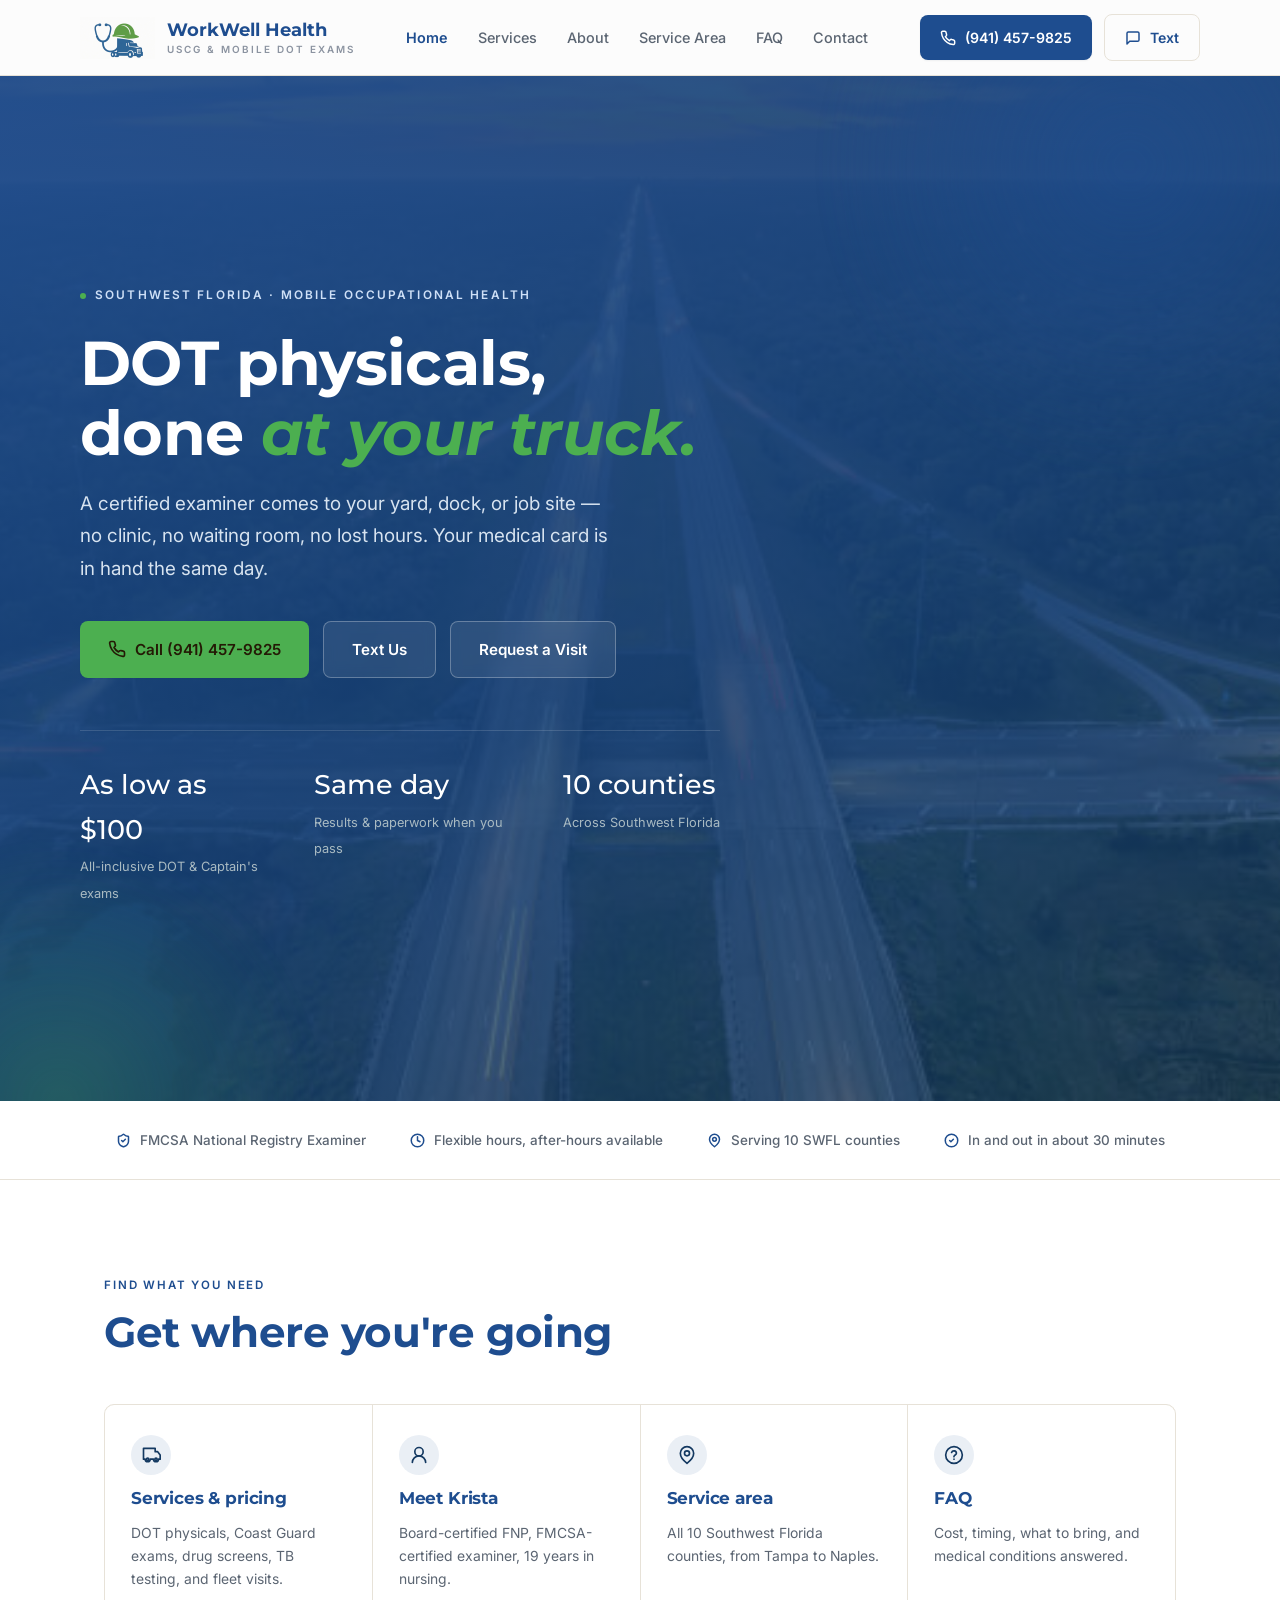
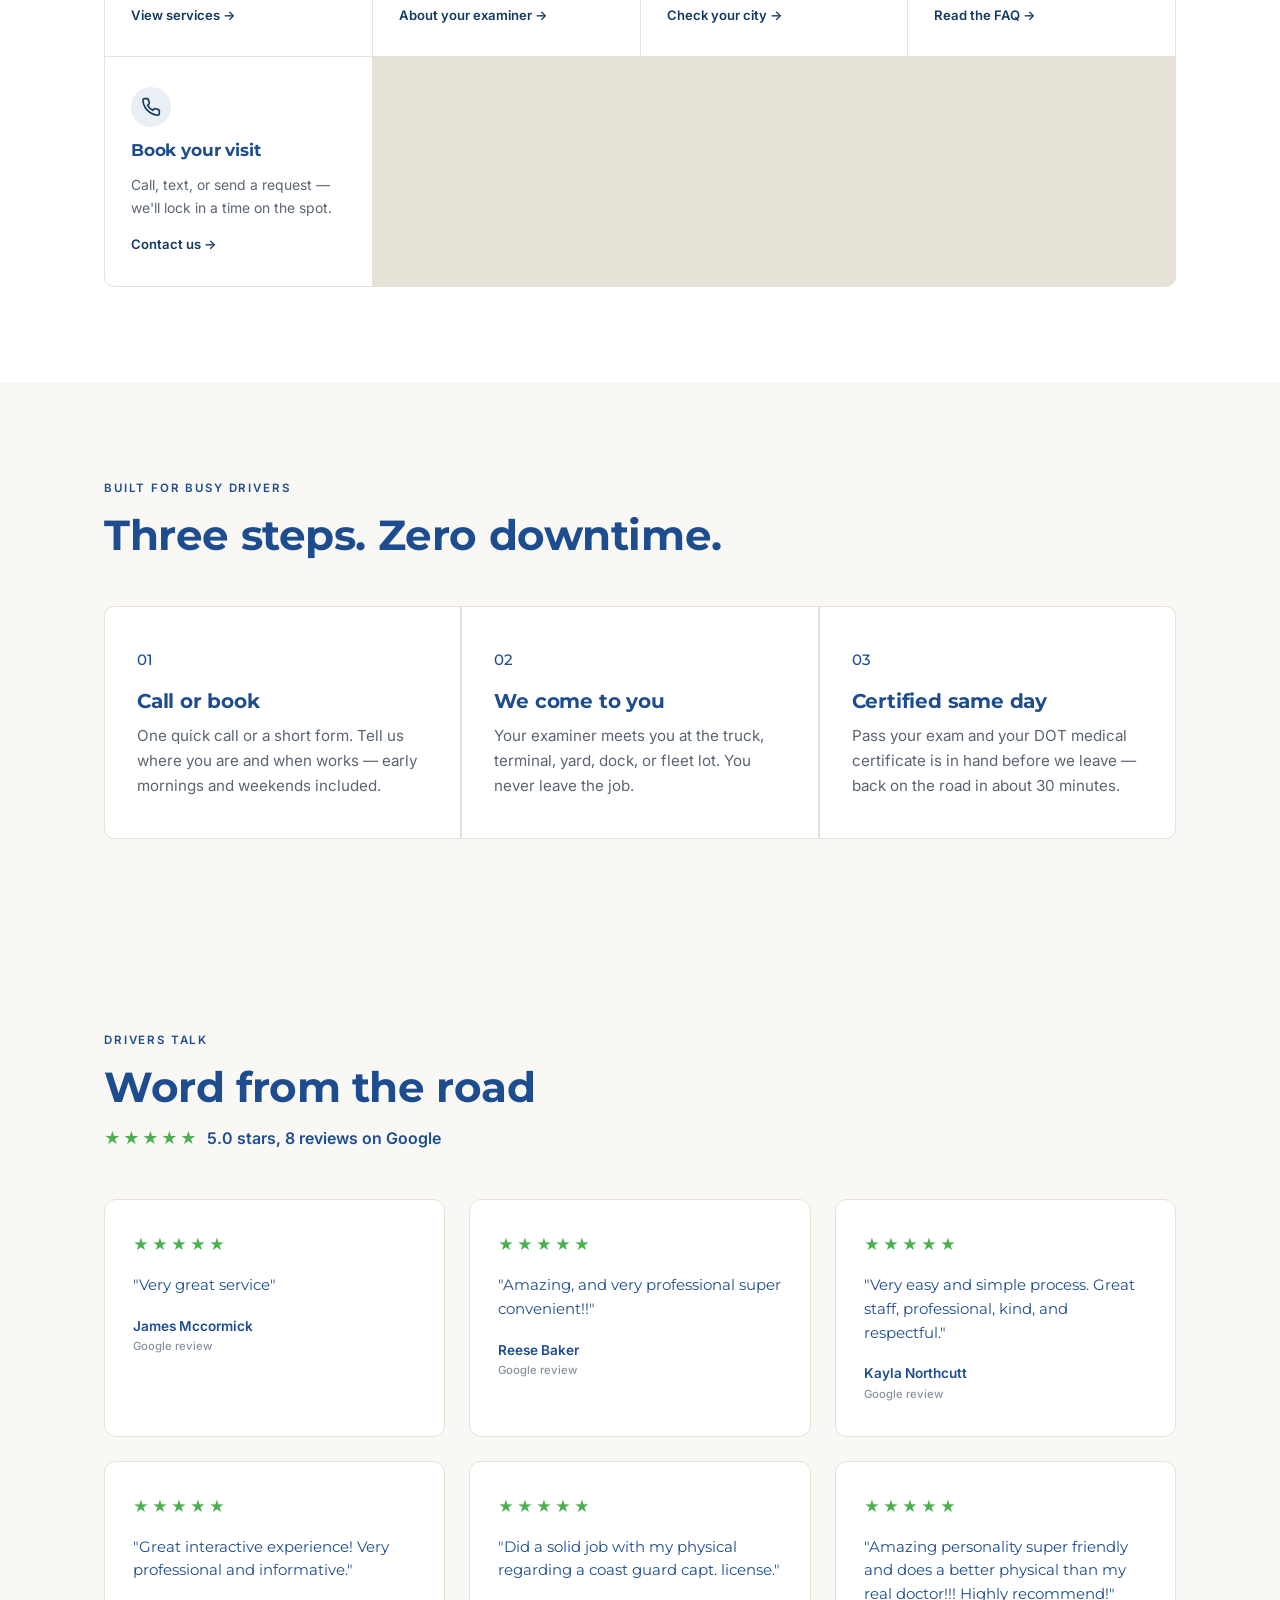
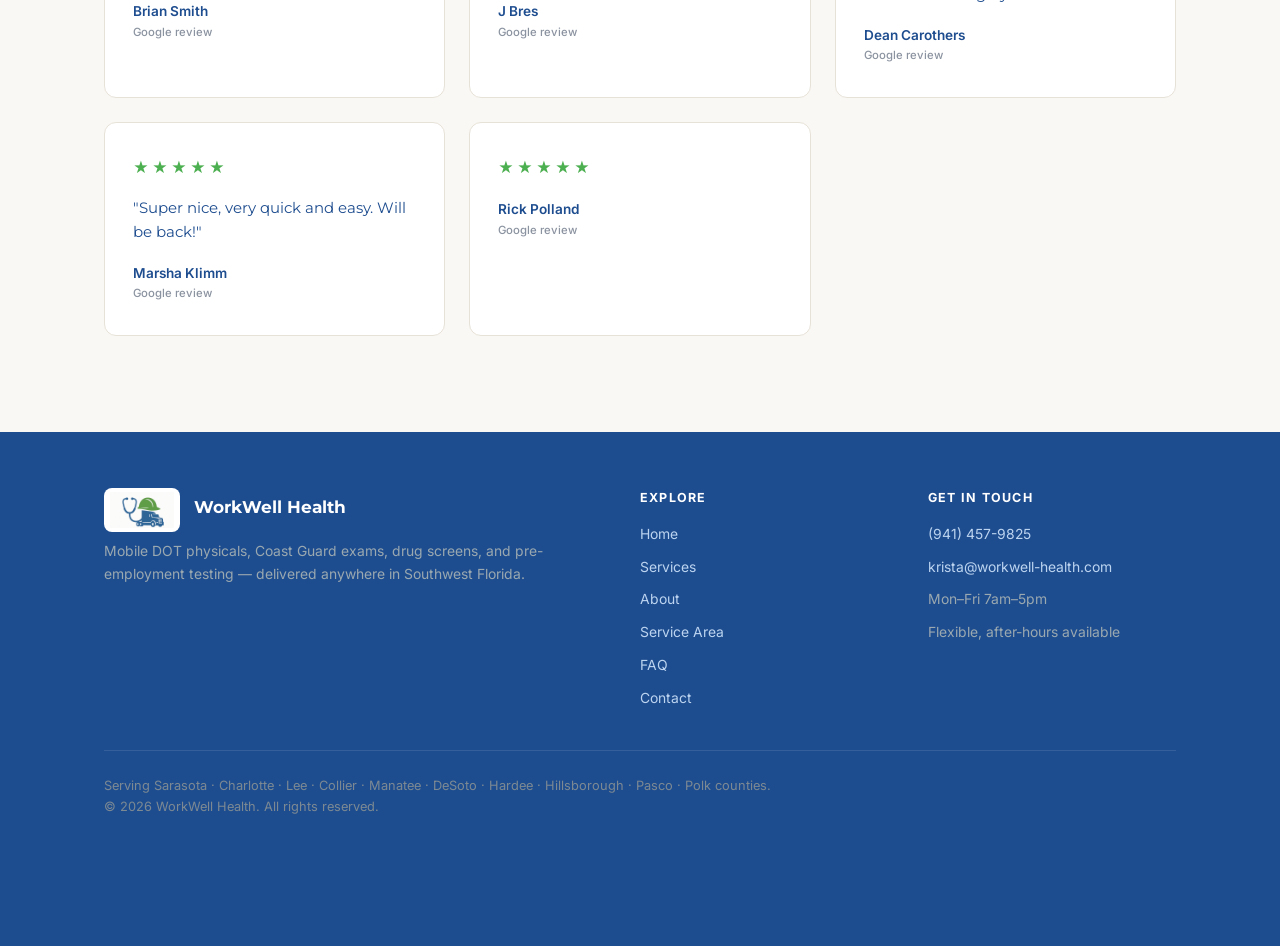
==== index.html @ 1ba23c6c "Swap in the real Google reviews, reorder tagline on homepage All 8 reviews from the Google Business " ====
<!DOCTYPE html>
<html lang="en">
<head>
  <meta charset="UTF-8" />
  <meta name="viewport" content="width=device-width, initial-scale=1.0" />

  <title>$100 Mobile DOT Physicals Southwest Florida | We Come to You | WorkWell Health</title>
  <meta name="description" content="Mobile DOT physicals that come to you — Sarasota, Port Charlotte, Fort Myers, Cape Coral, Naples & all of Southwest Florida. As low as $100, same-day DOT medical card, Coast Guard physicals, drug screens & TB testing. FMCSA National Registry certified examiner." />
  <link rel="canonical" href="https://workwell-health.com/" />
  <meta name="robots" content="index, follow" />

  <meta property="og:type" content="website" />
  <meta property="og:title" content="$100 Mobile DOT Physicals — We Come to You | Southwest Florida" />
  <meta property="og:description" content="Same-day DOT medical card at your truck, yard, or dock. Coast Guard physicals, drug screens & TB testing too. FMCSA certified examiner serving all of Southwest Florida." />
  <meta property="og:url" content="https://workwell-health.com/" />

  <link rel="preconnect" href="https://fonts.googleapis.com" />
  <link rel="preconnect" href="https://fonts.gstatic.com" crossorigin />
  <link href="https://fonts.googleapis.com/css2?family=Montserrat:wght@400;500;600;700;800&family=Inter:wght@400;500;600;700;800&display=swap" rel="stylesheet" />
  <link rel="stylesheet" href="styles.css" />
  <link rel="icon" href="assets/logo-icon.png" type="image/png" />

  <script type="application/ld+json">
  {
    "@context": "https://schema.org",
    "@type": "MedicalClinic",
    "name": "WorkWell Health — Mobile DOT Physicals",
    "description": "Mobile DOT physical exams, USCG Captain's license physicals, drug screens, and pre-employment physicals performed at your location across Southwest Florida.",
    "url": "https://workwell-health.com/",
    "telephone": "+1-941-457-9825",
    "email": "krista@workwell-health.com",
    "priceRange": "$100",
    "founder": {
      "@type": "Person",
      "name": "Krista Russell",
      "honorificSuffix": "MSN, APRN, FNP-C",
      "jobTitle": "FMCSA Nationally Certified Medical Examiner"
    },
    "areaServed": ["Port Charlotte FL","Fort Myers FL","Sarasota FL","Naples FL","Cape Coral FL","Arcadia FL","Bradenton FL","Punta Gorda FL","Venice FL","Englewood FL","Tampa FL","Bonita Springs FL","Estero FL","Lehigh Acres FL","North Port FL","Immokalee FL","Sarasota County FL","Charlotte County FL","Lee County FL","Collier County FL","DeSoto County FL","Manatee County FL","Hardee County FL","Hillsborough County FL","Pasco County FL","Polk County FL"],
    "openingHoursSpecification": [{
      "@type": "OpeningHoursSpecification",
      "dayOfWeek": ["Monday","Tuesday","Wednesday","Thursday","Friday"],
      "opens": "07:00",
      "closes": "17:00"
    }],
    "medicalSpecialty": "Occupational medicine",
    "makesOffer": [
      { "@type": "Offer", "name": "DOT Physical Exam (CDL Medical Card)", "price": "100", "priceCurrency": "USD" },
      { "@type": "Offer", "name": "USCG Captain's License Physical", "price": "100", "priceCurrency": "USD" },
      { "@type": "Offer", "name": "On-Site Drug Screens" },
      { "@type": "Offer", "name": "Non-DOT & Pre-Employment Physicals" },
      { "@type": "Offer", "name": "PPD / TB Testing" },
      { "@type": "Offer", "name": "Fleet & Group On-Site Physicals" }
    ]
  }
  </script>
</head>
<body>

  <!-- ================= HEADER ================= -->
  <header>
    <div class="wrap nav">
      <a class="brand" href="index.html" aria-label="WorkWell Health home">
        <span class="mark"><img src="assets/logo-icon.png" alt="WorkWell Health logo" /></span>
        <span class="brand-name">WorkWell Health<small>USCG &amp; Mobile DOT Exams</small></span>
      </a>
      <nav class="main-links" aria-label="Primary">
        <a href="index.html" aria-current="page">Home</a>
        <a href="services.html">Services</a>
        <a href="about.html">About</a>
        <a href="service-area.html">Service Area</a>
        <a href="faq.html">FAQ</a>
        <a href="contact.html">Contact</a>
      </nav>
      <div class="nav-actions">
        <a class="btn btn-primary" href="tel:+19414579825">
          <svg width="16" height="16" viewBox="0 0 24 24" fill="none" stroke="currentColor" stroke-width="2.2" stroke-linecap="round" stroke-linejoin="round"><path d="M22 16.9v3a2 2 0 0 1-2.2 2 19.8 19.8 0 0 1-8.6-3 19.5 19.5 0 0 1-6-6 19.8 19.8 0 0 1-3-8.7A2 2 0 0 1 4.1 2h3a2 2 0 0 1 2 1.7c.1 1 .4 2 .7 2.8a2 2 0 0 1-.4 2.1L8 10a16 16 0 0 0 6 6l1.4-1.4a2 2 0 0 1 2.1-.4c.9.3 1.9.6 2.8.7a2 2 0 0 1 1.7 2Z"/></svg>
          (941) 457-9825
        </a>
        <a class="btn btn-outline" href="sms:+19414579825" aria-label="Text WorkWell Health">
          <svg width="16" height="16" viewBox="0 0 24 24" fill="none" stroke="currentColor" stroke-width="2.2" stroke-linecap="round" stroke-linejoin="round"><path d="M21 15a2 2 0 0 1-2 2H7l-4 4V5a2 2 0 0 1 2-2h14a2 2 0 0 1 2 2z"/></svg>
          Text
        </a>
        <button class="menu-btn" id="menuBtn" aria-label="Open menu" aria-expanded="false" aria-controls="mobilePanel"><svg width="18" height="18" viewBox="0 0 24 24" fill="none" stroke="currentColor" stroke-width="2.2" stroke-linecap="round"><path d="M4 6h16M4 12h16M4 18h16"/></svg></button>
      </div>
    </div>
  </header>

  <div class="mobile-panel" id="mobilePanel" hidden>
    <a href="index.html">Home</a>
    <a href="services.html">Services</a>
    <a href="about.html">About</a>
    <a href="service-area.html">Service Area</a>
    <a href="faq.html">FAQ</a>
    <a href="contact.html">Contact</a>
    <a class="btn btn-cta" href="tel:+19414579825">Call (941) 457-9825</a>
    <a class="btn btn-outline" href="sms:+19414579825">Text (941) 457-9825</a>
  </div>

  <!-- ================= HERO ================= -->
  <section class="hero" id="top">
    <div class="hero-glow" aria-hidden="true"></div>
    <div class="hero-glow g2" aria-hidden="true"></div>
    <div class="wrap hero-inner">
      <div class="hero-content">
        <span class="eyebrow"><span class="dot"></span> Southwest Florida · Mobile Occupational Health</span>
        <h1>DOT physicals, done <em>at your truck.</em></h1>
        <p class="sub">A certified examiner comes to your yard, dock, or job site — no clinic, no waiting room, no lost hours. Your medical card is in hand the same day.</p>
        <div class="cta-row">
          <a class="btn btn-cta" href="tel:+19414579825">
            <svg width="18" height="18" viewBox="0 0 24 24" fill="none" stroke="currentColor" stroke-width="2.2" stroke-linecap="round" stroke-linejoin="round"><path d="M22 16.9v3a2 2 0 0 1-2.2 2 19.8 19.8 0 0 1-8.6-3 19.5 19.5 0 0 1-6-6 19.8 19.8 0 0 1-3-8.7A2 2 0 0 1 4.1 2h3a2 2 0 0 1 2 1.7c.1 1 .4 2 .7 2.8a2 2 0 0 1-.4 2.1L8 10a16 16 0 0 0 6 6l1.4-1.4a2 2 0 0 1 2.1-.4c.9.3 1.9.6 2.8.7a2 2 0 0 1 1.7 2Z"/></svg>
            Call (941) 457-9825
          </a>
          <a class="btn btn-on-dark" href="sms:+19414579825">Text Us</a>
          <a class="btn btn-on-dark" href="contact.html">Request a Visit</a>
        </div>
        <div class="facts">
          <div class="fact"><strong>As low as $100</strong><span>All-inclusive DOT &amp; Captain's exams</span></div>
          <div class="fact"><strong>Same day</strong><span>Results &amp; paperwork when you pass</span></div>
          <div class="fact"><strong>10 counties</strong><span>Across Southwest Florida</span></div>
        </div>
      </div>
    </div>
  </section>

  <!-- ================= TRUST BAND ================= -->
  <div class="band">
    <div class="wrap">
      <span><svg width="15" height="15" viewBox="0 0 24 24" fill="none" stroke="currentColor" stroke-width="2.4" stroke-linecap="round" stroke-linejoin="round"><path d="M20 13c0 5-3.5 7.5-7.7 9a.6.6 0 0 1-.6 0C7.5 20.5 4 18 4 13V6a1 1 0 0 1 1-1c2 0 4.5-1.2 6.2-2.7a1.2 1.2 0 0 1 1.6 0C14.5 3.8 17 5 19 5a1 1 0 0 1 1 1Z"/><path d="m9 12 2 2 4-4"/></svg> FMCSA National Registry Examiner</span>
      <span><svg width="15" height="15" viewBox="0 0 24 24" fill="none" stroke="currentColor" stroke-width="2.4" stroke-linecap="round" stroke-linejoin="round"><circle cx="12" cy="12" r="10"/><polyline points="12 6 12 12 16 14"/></svg> Flexible hours, after-hours available</span>
      <span><svg width="15" height="15" viewBox="0 0 24 24" fill="none" stroke="currentColor" stroke-width="2.4" stroke-linecap="round" stroke-linejoin="round"><path d="M20 10c0 6-8 12-8 12S4 16 4 10a8 8 0 0 1 16 0Z"/><circle cx="12" cy="10" r="3"/></svg> Serving 10 SWFL counties</span>
      <span><svg width="15" height="15" viewBox="0 0 24 24" fill="none" stroke="currentColor" stroke-width="2.4" stroke-linecap="round" stroke-linejoin="round"><circle cx="12" cy="12" r="10"/><path d="m9 12 2 2 4-4"/></svg> In and out in about 30 minutes</span>
    </div>
  </div>

  <!-- ================= QUICK LINKS ================= -->
  <section class="quicklinks" id="quicklinks">
    <div class="wrap">
      <div class="section-head">
        <p class="kicker reveal">Find what you need</p>
        <h2 class="reveal">Get where you're going</h2>
      </div>
      <div class="ql-grid">
        <a class="ql-card reveal" href="services.html">
          <span class="ico"><svg width="20" height="20" viewBox="0 0 24 24" fill="none" stroke="currentColor" stroke-width="2" stroke-linecap="round" stroke-linejoin="round"><path d="M20 8h-3V4H3v13h2a3 3 0 0 0 6 0h4a3 3 0 0 0 6 0h2v-5l-3-4Z"/><circle cx="8" cy="17" r="1.4"/><circle cx="18" cy="17" r="1.4"/></svg></span>
          <h3>Services &amp; pricing</h3>
          <p>DOT physicals, Coast Guard exams, drug screens, TB testing, and fleet visits.</p>
          <span class="go">View services →</span>
        </a>
        <a class="ql-card reveal" href="about.html">
          <span class="ico"><svg width="20" height="20" viewBox="0 0 24 24" fill="none" stroke="currentColor" stroke-width="2" stroke-linecap="round" stroke-linejoin="round"><path d="M20 21a8 8 0 1 0-16 0"/><circle cx="12" cy="8" r="5"/></svg></span>
          <h3>Meet Krista</h3>
          <p>Board-certified FNP, FMCSA-certified examiner, 19 years in nursing.</p>
          <span class="go">About your examiner →</span>
        </a>
        <a class="ql-card reveal" href="service-area.html">
          <span class="ico"><svg width="20" height="20" viewBox="0 0 24 24" fill="none" stroke="currentColor" stroke-width="2" stroke-linecap="round" stroke-linejoin="round"><path d="M20 10c0 6-8 12-8 12S4 16 4 10a8 8 0 0 1 16 0Z"/><circle cx="12" cy="10" r="3"/></svg></span>
          <h3>Service area</h3>
          <p>All 10 Southwest Florida counties, from Tampa to Naples.</p>
          <span class="go">Check your city →</span>
        </a>
        <a class="ql-card reveal" href="faq.html">
          <span class="ico"><svg width="20" height="20" viewBox="0 0 24 24" fill="none" stroke="currentColor" stroke-width="2" stroke-linecap="round" stroke-linejoin="round"><circle cx="12" cy="12" r="10"/><path d="M9.1 9a3 3 0 0 1 5.8 1c0 2-3 2-3 4"/><path d="M12 17h.01"/></svg></span>
          <h3>FAQ</h3>
          <p>Cost, timing, what to bring, and medical conditions answered.</p>
          <span class="go">Read the FAQ →</span>
        </a>
        <a class="ql-card reveal" href="contact.html">
          <span class="ico"><svg width="20" height="20" viewBox="0 0 24 24" fill="none" stroke="currentColor" stroke-width="2" stroke-linecap="round" stroke-linejoin="round"><path d="M22 16.9v3a2 2 0 0 1-2.2 2 19.8 19.8 0 0 1-8.6-3 19.5 19.5 0 0 1-6-6 19.8 19.8 0 0 1-3-8.7A2 2 0 0 1 4.1 2h3a2 2 0 0 1 2 1.7c.1 1 .4 2 .7 2.8a2 2 0 0 1-.4 2.1L8 10a16 16 0 0 0 6 6l1.4-1.4a2 2 0 0 1 2.1-.4c.9.3 1.9.6 2.8.7a2 2 0 0 1 1.7 2Z"/></svg></span>
          <h3>Book your visit</h3>
          <p>Call, text, or send a request — we'll lock in a time on the spot.</p>
          <span class="go">Contact us →</span>
        </a>
      </div>
    </div>
  </section>

  <!-- ================= HOW IT WORKS ================= -->
  <section id="how">
    <div class="wrap">
      <div class="section-head">
        <p class="kicker reveal">Built for busy drivers</p>
        <h2 class="reveal">Three steps. Zero downtime.</h2>
      </div>
      <div class="steps-grid">
        <div class="step reveal"><div class="num">01</div>
          <h3>Call or book</h3>
          <p>One quick call or a short form. Tell us where you are and when works — early mornings and weekends included.</p>
        </div>
        <div class="step reveal"><div class="num">02</div>
          <h3>We come to you</h3>
          <p>Your examiner meets you at the truck, terminal, yard, dock, or fleet lot. You never leave the job.</p>
        </div>
        <div class="step reveal"><div class="num">03</div>
          <h3>Certified same day</h3>
          <p>Pass your exam and your DOT medical certificate is in hand before we leave — back on the road in about 30 minutes.</p>
        </div>
      </div>
    </div>
  </section>

  <!-- ================= REVIEWS ================= -->
  <section id="reviews">
    <div class="wrap">
      <div class="section-head">
        <p class="kicker reveal">Drivers talk</p>
        <h2 class="reveal">Word from the road</h2>
        <p class="reveal" style="margin-top:14px;font-weight:600;color:var(--ink);display:flex;align-items:center;gap:8px">
          <span style="color:var(--gold);letter-spacing:2px">★★★★★</span> 5.0 stars, 8 reviews on Google
        </p>
      </div>
      <div class="reviews-grid">
        <div class="review reveal"><div class="stars">★★★★★</div>
          <p>"Very great service"</p>
          <div class="who">James Mccormick <small>Google review</small></div>
        </div>
        <div class="review reveal"><div class="stars">★★★★★</div>
          <p>"Amazing, and very professional super convenient!!"</p>
          <div class="who">Reese Baker <small>Google review</small></div>
        </div>
        <div class="review reveal"><div class="stars">★★★★★</div>
          <p>"Very easy and simple process. Great staff, professional, kind, and respectful."</p>
          <div class="who">Kayla Northcutt <small>Google review</small></div>
        </div>
        <div class="review reveal"><div class="stars">★★★★★</div>
          <p>"Great interactive experience! Very professional and informative."</p>
          <div class="who">Brian Smith <small>Google review</small></div>
        </div>
        <div class="review reveal"><div class="stars">★★★★★</div>
          <p>"Did a solid job with my physical regarding a coast guard capt. license."</p>
          <div class="who">J Bres <small>Google review</small></div>
        </div>
        <div class="review reveal"><div class="stars">★★★★★</div>
          <p>"Amazing personality super friendly and does a better physical than my real doctor!!! Highly recommend!"</p>
          <div class="who">Dean Carothers <small>Google review</small></div>
        </div>
        <div class="review reveal"><div class="stars">★★★★★</div>
          <p>"Super nice, very quick and easy. Will be back!"</p>
          <div class="who">Marsha Klimm <small>Google review</small></div>
        </div>
        <div class="review reveal"><div class="stars">★★★★★</div>
          <div class="who">Rick Polland <small>Google review</small></div>
        </div>
      </div>
    </div>
  </section>

  <!-- ================= FOOTER ================= -->
  <footer>
    <div class="wrap">
      <div class="f-grid">
        <div>
          <div class="f-brand">
            <span class="mark"><img src="assets/logo-icon.png" alt="WorkWell Health logo" /></span>
            <strong>WorkWell Health</strong>
          </div>
          <p>Mobile DOT physicals, Coast Guard exams, drug screens, and pre-employment testing — delivered anywhere in Southwest Florida.</p>
        </div>
        <div>
          <h4>Explore</h4>
          <ul>
            <li><a href="index.html">Home</a></li>
            <li><a href="services.html">Services</a></li>
            <li><a href="about.html">About</a></li>
            <li><a href="service-area.html">Service Area</a></li>
            <li><a href="faq.html">FAQ</a></li>
            <li><a href="contact.html">Contact</a></li>
          </ul>
        </div>
        <div>
          <h4>Get in touch</h4>
          <ul>
            <li><a href="tel:+19414579825">(941) 457-9825</a></li>
            <li><a href="mailto:krista@workwell-health.com">krista@workwell-health.com</a></li>
            <li>Mon–Fri 7am–5pm</li>
            <li>Flexible, after-hours available</li>
          </ul>
        </div>
      </div>
      <div class="legal">
        Serving Sarasota · Charlotte · Lee · Collier · Manatee · DeSoto · Hardee · Hillsborough · Pasco · Polk counties.<br />
        © 2026 WorkWell Health. All rights reserved.
      </div>
    </div>
  </footer>

  <!-- ================= MOBILE STICKY CALL BAR ================= -->
  <div class="callbar" role="navigation" aria-label="Quick actions">
    <a class="btn btn-cta" href="tel:+19414579825">
      <svg width="16" height="16" viewBox="0 0 24 24" fill="none" stroke="currentColor" stroke-width="2.2" stroke-linecap="round" stroke-linejoin="round"><path d="M22 16.9v3a2 2 0 0 1-2.2 2 19.8 19.8 0 0 1-8.6-3 19.5 19.5 0 0 1-6-6 19.8 19.8 0 0 1-3-8.7A2 2 0 0 1 4.1 2h3a2 2 0 0 1 2 1.7c.1 1 .4 2 .7 2.8a2 2 0 0 1-.4 2.1L8 10a16 16 0 0 0 6 6l1.4-1.4a2 2 0 0 1 2.1-.4c.9.3 1.9.6 2.8.7a2 2 0 0 1 1.7 2Z"/></svg>
      Call Now
    </a>
    <a class="btn btn-outline" href="sms:+19414579825" style="background:#fff">Text</a>
    <a class="btn btn-outline" href="contact.html" style="background:#fff">Book Visit</a>
  </div>

  <script>
    const io = new IntersectionObserver((entries) => {
      for (const e of entries) if (e.isIntersecting) { e.target.classList.add("in"); io.unobserve(e.target); }
    }, { threshold: 0.12 });
    document.querySelectorAll(".reveal").forEach((el) => io.observe(el));
    const menuBtn = document.getElementById("menuBtn");
    const mobilePanel = document.getElementById("mobilePanel");
    if (menuBtn && mobilePanel) {
      menuBtn.addEventListener("click", () => {
        const isOpen = !mobilePanel.hidden;
        mobilePanel.hidden = isOpen;
        menuBtn.setAttribute("aria-expanded", String(!isOpen));
      });
      mobilePanel.querySelectorAll("a").forEach((a) => a.addEventListener("click", () => {
        mobilePanel.hidden = true;
        menuBtn.setAttribute("aria-expanded", "false");
      }));
    }
  </script>
</body>
</html>
---- styles.css ----
:root {
  /* WorkWell Health brand palette: primary blue + primary green from the official logo package */
  --ink: #1e4d8f;
  --ink-2: #163a68;
  --teal: #1e4d8f;
  --teal-deep: #143961;
  --gold: #4caf50;
  --paper: #faf8f4;
  --card: #ffffff;
  --line: #e7e2d8;
  --muted: #5b6572;
  --muted-2: #8b93a0;
  --radius: 10px;
  --shadow-sm: 0 1px 2px rgba(16, 32, 47, .06);
  --shadow-md: 0 8px 28px -12px rgba(16, 32, 47, .18);
  --shadow-lg: 0 24px 60px -24px rgba(16, 32, 47, .28);
  --serif: "Montserrat", Arial, sans-serif;
  --sans: "Inter", system-ui, sans-serif;
}
* { margin: 0; padding: 0; box-sizing: border-box; }
html { scroll-behavior: smooth; }
body { font-family: var(--sans); color: var(--ink); background: var(--paper); line-height: 1.65; -webkit-font-smoothing: antialiased; font-size: 16px; }
img, svg { max-width: 100%; }
.wrap { max-width: 1120px; margin: 0 auto; padding: 0 24px; }

h1, h2, h3 { font-family: var(--serif); font-weight: 700; line-height: 1.12; letter-spacing: -.01em; color: var(--ink); }
h2 { font-size: clamp(1.9rem, 3.6vw, 2.6rem); }
h3 { font-size: 1.25rem; font-weight: 700; }
em { font-style: italic; color: var(--gold); }
.kicker { font-weight: 600; text-transform: uppercase; letter-spacing: .16em; font-size: .72rem; color: var(--teal); margin-bottom: 14px; }
.lede { color: var(--muted); font-size: 1.05rem; max-width: 42rem; }
section { padding: 96px 0; position: relative; }
.section-head { max-width: 42rem; margin-bottom: 48px; }
.page-header { background: var(--ink); color: #fff; padding: 64px 0 56px; }
.page-header .kicker { color: #9be29a; }
.page-header h1 { color: #fff; font-size: clamp(2.1rem, 4.6vw, 3rem); }
.page-header .lede { color: #d7e3f0; margin-top: 14px; }
.breadcrumb { font-size: .82rem; color: #93a2ab; margin-bottom: 18px; }
.breadcrumb a { color: #93a2ab; text-decoration: none; }
.breadcrumb a:hover { color: #fff; }

/* ============ BUTTONS ============ */
.btn { display: inline-flex; align-items: center; justify-content: center; gap: 9px;
  font-family: var(--sans); font-weight: 600; font-size: .95rem;
  padding: 15px 28px; border-radius: 8px; text-decoration: none; min-height: 54px;
  transition: transform .18s ease, box-shadow .18s ease, background-color .18s ease, border-color .18s ease, color .18s ease; }
.btn:active { transform: scale(.98); }
.btn-primary { background: var(--ink); color: #fff; box-shadow: var(--shadow-sm); }
.btn-primary:hover { background: var(--teal-deep); box-shadow: var(--shadow-md); transform: translateY(-1px); }
.btn-outline { background: transparent; color: var(--ink); border: 1.5px solid var(--line); }
.btn-outline:hover { border-color: var(--ink); }
.btn-on-dark { background: rgba(255,255,255,.08); color: #fff; border: 1.5px solid rgba(255,255,255,.28); backdrop-filter: blur(6px); }
.btn-on-dark:hover { background: rgba(255,255,255,.16); border-color: rgba(255,255,255,.5); }
.btn-cta { background: var(--gold); color: #241a05; box-shadow: var(--shadow-sm); }
.btn-cta:hover { background: #3d8b40; transform: translateY(-1px); box-shadow: var(--shadow-md); }
.btn svg { flex: none; }
.btn-sm { padding: 10px 18px; min-height: 40px; font-size: .85rem; }

/* ============ HEADER / NAV ============ */
header { position: sticky; top: 0; z-index: 50; background: #fcfcfc; border-bottom: 1px solid var(--line); }
.nav { display: flex; align-items: center; justify-content: space-between; gap: 16px; padding: 14px 0; }
.brand { display: flex; align-items: center; gap: 12px; text-decoration: none; }
.brand .mark { height: 42px; width: auto; display: flex; align-items: center; flex: none; }
.brand .mark img { height: 100%; width: auto; object-fit: contain; display: block; }
.brand-name { font-family: var(--serif); font-size: 1.15rem; font-weight: 700; color: var(--ink); line-height: 1.1; }
.brand-name small { display: block; font-family: var(--sans); font-weight: 600; font-size: .62rem; letter-spacing: .2em; color: var(--muted-2); text-transform: uppercase; margin-top: 4px; }

.main-links { display: flex; align-items: center; gap: 30px; }
.main-links a { font-size: .9rem; font-weight: 500; color: var(--muted); text-decoration: none; transition: color .15s ease; }
.main-links a:hover, .main-links a[aria-current="page"] { color: var(--ink); }
.main-links a[aria-current="page"] { font-weight: 600; }
.nav-actions { display: flex; align-items: center; gap: 12px; }
.nav .btn { font-size: .88rem; padding: 11px 20px; min-height: 44px; }

.menu-btn { display: none; width: 40px; height: 40px; border-radius: 8px; border: 1.5px solid var(--line); background: transparent; cursor: pointer; align-items: center; justify-content: center; color: var(--ink); }
.menu-btn[aria-expanded="true"] { border-color: var(--ink); }
/* Rendered as a direct child of <body> (not inside header) so its fixed
   positioning isn't trapped by the header's backdrop-filter containing block. */
.mobile-panel { position: fixed; inset: 0; background: var(--paper); z-index: 70; padding: 88px 24px 24px; overflow-y: auto; }
.mobile-panel[hidden] { display: none; }
.mobile-panel a { display: block; padding: 16px 4px; font-size: 1.05rem; font-weight: 600; color: var(--ink); text-decoration: none; border-bottom: 1px solid var(--line); }
.mobile-panel .btn { margin-top: 20px; width: 100%; }

/* ============ HERO (home) ============ */
.hero {
  background-image:
    linear-gradient(155deg, rgba(30,77,143,.95) 0%, rgba(23,66,120,.9) 55%, rgba(26,72,110,.62) 100%),
    url("assets/hero-highway.jpg");
  background-size: cover, cover;
  background-position: center, center 65%;
  background-repeat: no-repeat, no-repeat;
  color: #fff; overflow: hidden;
}
.hero-inner { position: relative; padding: 108px 0 100px; }
.hero-glow { position: absolute; top: -220px; right: -160px; width: 620px; height: 620px; border-radius: 50%;
  background: radial-gradient(circle, rgba(30,77,143,.55) 0%, rgba(30,77,143,0) 70%); filter: blur(10px); pointer-events: none; }
.hero-glow.g2 { top: auto; bottom: -260px; left: -200px; right: auto; width: 520px; height: 520px;
  background: radial-gradient(circle, rgba(76,175,80,.28) 0%, rgba(76,175,80,0) 70%); }
.hero-content { position: relative; z-index: 1; max-width: 40rem; }
.hero .eyebrow { display: inline-flex; align-items: center; gap: 9px; font-size: .74rem; font-weight: 600; text-transform: uppercase;
  letter-spacing: .18em; color: #cfe0f7; }
.hero .eyebrow .dot { width: 6px; height: 6px; border-radius: 50%; background: var(--gold); }
.hero h1 { font-size: clamp(2.5rem, 5.6vw, 3.9rem); color: #fff; margin: 22px 0 20px; }
.hero .sub { font-size: clamp(1.02rem, 1.8vw, 1.18rem); color: #d7e3f0; max-width: 34rem; margin-bottom: 36px; line-height: 1.7; }
.hero .cta-row { display: flex; flex-wrap: wrap; gap: 14px; margin-bottom: 52px; }
.hero .facts { display: grid; grid-template-columns: repeat(3, auto); gap: 40px; border-top: 1px solid rgba(255,255,255,.14); padding-top: 32px; }
.hero .facts .fact strong { display: block; font-family: var(--serif); font-size: 1.7rem; font-weight: 500; color: #fff; }
.hero .facts .fact span { font-size: .8rem; color: #a9bac2; }

/* ============ QUICK LINKS (home) ============ */
.quicklinks { background: var(--card); }
.ql-grid { display: grid; grid-template-columns: repeat(auto-fit, minmax(220px, 1fr)); gap: 1px; background: var(--line); border: 1px solid var(--line); border-radius: var(--radius); overflow: hidden; }
.ql-card { background: var(--card); padding: 30px 26px; text-decoration: none; color: var(--ink); transition: background-color .2s ease; display: flex; flex-direction: column; gap: 14px; }
.ql-card:hover { background: var(--paper); }
.ql-card .ico { width: 40px; height: 40px; border-radius: 50%; background: rgba(30,77,143,.09); display: grid; place-items: center; color: var(--teal-deep); }
.ql-card h3 { font-size: 1.05rem; }
.ql-card p { font-size: .87rem; color: var(--muted); flex: 1; }
.ql-card .go { font-size: .82rem; font-weight: 600; color: var(--teal-deep); display: inline-flex; align-items: center; gap: 6px; }

/* ============ TRUST BAND ============ */
.band { background: var(--card); border-bottom: 1px solid var(--line); padding: 28px 0; }
.band .wrap { display: flex; flex-wrap: wrap; justify-content: center; gap: 14px 44px; }
.band span { display: inline-flex; align-items: center; gap: 9px; font-size: .84rem; font-weight: 500; color: var(--muted); white-space: nowrap; }
.band svg { color: var(--teal); flex: none; }

/* ============ STEPS ============ */
.steps-grid { display: grid; grid-template-columns: repeat(auto-fit, minmax(260px, 1fr)); gap: 2px; background: var(--line); border: 1px solid var(--line); border-radius: var(--radius); overflow: hidden; }
.step { background: var(--card); padding: 40px 32px; }
.step .num { font-family: var(--serif); font-size: .95rem; color: var(--teal); font-weight: 500; margin-bottom: 18px; }
.step h3 { margin-bottom: 10px; }
.step p { color: var(--muted); font-size: .95rem; }

/* ============ SERVICES ============ */
.services { background: var(--card); }
.svc-grid { display: grid; grid-template-columns: repeat(auto-fit, minmax(230px, 1fr)); gap: 1px; background: var(--line); border: 1px solid var(--line); border-radius: var(--radius); overflow: hidden; }
.svc { background: var(--card); padding: 32px 28px; transition: background-color .2s ease; }
.svc:hover { background: var(--paper); }
.svc .ico { width: 40px; height: 40px; border-radius: 50%; background: rgba(30,77,143,.09); display: grid; place-items: center; color: var(--teal-deep); margin-bottom: 20px; }
.svc h3 { font-size: 1.08rem; margin-bottom: 8px; }
.svc p { font-size: .9rem; color: var(--muted); }
.svc .tag { display: inline-block; margin-top: 16px; font-size: .78rem; font-weight: 600; letter-spacing: .03em; color: var(--gold); }

/* ============ EXAMINER ============ */
.examiner .card-ex { display: flex; flex-wrap: wrap; gap: 40px; align-items: center; background: var(--card); border: 1px solid var(--line);
  border-radius: 14px; padding: 48px; box-shadow: var(--shadow-md); }
.avatar { width: 148px; height: 148px; border-radius: 50%; flex: none; background: var(--ink); color: #fff; display: grid; place-items: center;
  font-family: var(--serif); font-size: 2.2rem; font-weight: 500; overflow: hidden; position: relative; }
.avatar img { width: 100%; height: 100%; object-fit: cover; }
.avatar-fallback { display: none; align-items: center; justify-content: center; width: 100%; height: 100%; position: absolute; inset: 0; }
.card-ex .who h3 { font-size: 1.45rem; }
.card-ex .who .creds { font-weight: 600; color: var(--teal-deep); font-size: .82rem; text-transform: uppercase; letter-spacing: .06em; margin: 6px 0 16px; }
.card-ex .who p { color: var(--muted); max-width: 42rem; }
.credentials-list { display: grid; grid-template-columns: repeat(auto-fit, minmax(200px, 1fr)); gap: 1px; background: var(--line); border: 1px solid var(--line); border-radius: var(--radius); overflow: hidden; margin-top: 40px; }
.credentials-list .item { background: var(--card); padding: 26px 24px; }
.credentials-list .item strong { display: block; font-family: var(--serif); font-size: 1.5rem; color: var(--ink); }
.credentials-list .item span { font-size: .84rem; color: var(--muted); }

/* ============ SERVICE AREA ============ */
.area { background: var(--ink); color: #fff; }
.area .section-head { max-width: 46rem; }
.area .kicker { color: #9be29a; }
.area h2 { color: #fff; }
.area .lede { color: #cdd9e5; }
.chips { display: flex; flex-wrap: wrap; gap: 10px; margin-top: 36px; }
.chips span, .chips a { background: rgba(255,255,255,.06); border: 1px solid rgba(255,255,255,.16); border-radius: 6px; padding: 9px 16px; font-weight: 500; font-size: .87rem; color: #dfe6ea; text-decoration: none; }
.chips span.hot, .chips a.hot { background: rgba(76,175,80,.18); border-color: rgba(76,175,80,.55); color: #c8f0c0; }
.area p.counties { margin-top: 28px; color: #93a2ab; font-size: .88rem; max-width: 44rem; }
.county-grid { display: grid; grid-template-columns: repeat(auto-fit, minmax(200px, 1fr)); gap: 1px; background: rgba(255,255,255,.1); border: 1px solid rgba(255,255,255,.1); border-radius: var(--radius); overflow: hidden; margin-top: 40px; }
.county-grid .item { background: rgba(255,255,255,.03); padding: 22px 24px; }
.county-grid .item strong { display: block; font-size: 1rem; color: #fff; margin-bottom: 4px; }
.county-grid .item span { font-size: .82rem; color: #93a2ab; }

/* ============ EXPLODED FLORIDA COUNTY MAP (real GIS boundaries) ============ */
.fl-map-wrap { margin-top: 48px; }
.map-caption { font-size: .84rem; color: #93a2ab; margin-bottom: 22px; }
.fl-map-inner { position: relative; max-width: 620px; }
.fl-map { width: 100%; height: auto; display: block; overflow: visible; }

.fl-bg-county { fill: rgba(255,255,255,.045); stroke: rgba(255,255,255,.14); stroke-width: 1; }

.county-path { fill: rgba(140,190,246,.6); stroke: rgba(255,255,255,.6); stroke-width: 1.1; cursor: pointer;
  transition: transform .22s cubic-bezier(.16,1,.3,1), fill .15s ease, stroke .15s ease, opacity .2s ease, filter .22s ease;
  transform-box: fill-box; }
.county-path:focus-visible { outline: 2px solid var(--gold); outline-offset: 1px; }
.county-path.is-open { fill: var(--gold); stroke: #fff; stroke-width: 1.4;
  filter: drop-shadow(0 14px 22px rgba(0,0,0,.55));
  transform: translate(var(--ex, 0px), var(--ey, 0px)) scale(1.05); }
.fl-covered.has-open .county-path:not(.is-open) { opacity: .5; }

/* pointer-events:none on the card itself so it never blocks clicks on a county shape it happens to
   overlap — only the CTA button (pointer-events:auto) is actually clickable. */
.fl-popover { position: absolute; width: 220px; background: var(--card); color: var(--ink); border-radius: 10px; padding: 16px;
  text-align: left; box-shadow: var(--shadow-lg); z-index: 20; pointer-events: none; }
.fl-popover strong { display: block; font-family: var(--serif); font-size: 1.05rem; color: var(--ink); margin-bottom: 6px; }
.fl-popover p { font-size: .84rem; color: var(--muted); margin-bottom: 12px; line-height: 1.5; }
.fl-popover .btn { width: 100%; pointer-events: auto; }

@media (max-width: 600px) {
  .fl-map-inner { max-width: 100%; }
}

/* ============ CHECKLIST ============ */
.check-grid { display: grid; grid-template-columns: repeat(auto-fit, minmax(255px, 1fr)); gap: 1px; background: var(--line); border: 1px solid var(--line); border-radius: var(--radius); overflow: hidden; }
.check { display: flex; gap: 14px; align-items: flex-start; background: var(--card); padding: 22px 24px; }
.check .tick { width: 20px; height: 20px; border-radius: 50%; border: 1.5px solid var(--teal); color: var(--teal); display: grid; place-items: center; flex: none; margin-top: 2px; }
.check strong { display: block; font-size: .95rem; }
.check span { font-size: .87rem; color: var(--muted); }

/* ============ REVIEWS ============ */
.reviews-grid { display: grid; grid-template-columns: repeat(auto-fit, minmax(260px, 1fr)); gap: 24px; }
.review { background: var(--card); border: 1px solid var(--line); border-radius: 12px; padding: 32px 28px; }
.review .stars { color: var(--gold); letter-spacing: 3px; font-size: .95rem; margin-bottom: 16px; }
.review p { font-size: .96rem; color: var(--ink); font-family: var(--serif); font-weight: 400; line-height: 1.55; }
.review .who { margin-top: 18px; font-weight: 600; font-size: .85rem; color: var(--ink); font-family: var(--sans); }
.review .who small { display: block; font-weight: 500; color: var(--muted-2); }
.demo-note { text-align: center; margin-top: 24px; font-size: .78rem; color: var(--muted-2); }

/* ============ FAQ ============ */
.faq details { border-bottom: 1px solid var(--line); }
.faq details:first-child { border-top: 1px solid var(--line); }
.faq summary { cursor: pointer; list-style: none; display: flex; justify-content: space-between; align-items: center; gap: 20px;
  padding: 26px 4px; font-weight: 600; font-size: 1.02rem; color: var(--ink); min-height: 30px; }
.faq summary::-webkit-details-marker { display: none; }
.faq summary::after { content: "+"; font-family: var(--serif); font-size: 1.5rem; font-weight: 400; color: var(--teal); transition: transform .2s ease; flex: none; }
.faq details[open] summary::after { transform: rotate(45deg); }
.faq details p { padding: 0 4px 26px; color: var(--muted); max-width: 42rem; }
.faq-cta { margin-top: 48px; background: var(--paper); border: 1px solid var(--line); border-radius: 14px; padding: 32px; display: flex; flex-wrap: wrap; align-items: center; justify-content: space-between; gap: 20px; }
.faq-cta p { font-family: var(--serif); font-size: 1.2rem; }

/* ============ CONTACT ============ */
.contact { background: var(--card); }
.contact-grid { display: grid; grid-template-columns: 1fr 1fr; gap: 56px; align-items: start; }
.contact .lead-in { color: var(--muted); font-weight: 500; }
.contact .big-phone { font-family: var(--serif); font-size: clamp(1.9rem, 3.6vw, 2.6rem); font-weight: 700; text-decoration: none; color: var(--ink); display: inline-block; margin: 10px 0 6px; }
.contact .big-phone:hover { color: var(--teal-deep); }
.contact .hours { color: var(--muted); font-size: .93rem; margin-bottom: 28px; line-height: 1.8; }
.contact .hours a { color: var(--teal-deep); font-weight: 600; text-decoration: none; }
form { background: var(--paper); border: 1px solid var(--line); border-radius: 14px; padding: 36px 32px; }
form label { display: block; font-weight: 600; font-size: .78rem; margin: 18px 0 7px; color: var(--ink); text-transform: uppercase; letter-spacing: .05em; }
form label:first-of-type { margin-top: 0; }
form input, form select { width: 100%; padding: 14px 15px; font-size: .96rem; font-family: var(--sans); border: 1.5px solid var(--line); border-radius: 8px; background: var(--card); min-height: 50px; color: var(--ink); }
form input:focus, form select:focus { outline: none; border-color: var(--teal); box-shadow: 0 0 0 3px rgba(30,77,143,.12); }
form button { width: 100%; margin-top: 24px; border: 0; cursor: pointer; }
.form-note { font-size: .76rem; color: var(--muted-2); margin-top: 14px; text-align: center; }

/* ============ FOOTER ============ */
footer { background: var(--ink); color: #9aa8b0; padding: 56px 0 128px; font-size: .87rem; }
footer .f-grid { display: grid; grid-template-columns: 2fr 1fr 1fr; gap: 28px 40px; }
footer .f-brand { display: flex; align-items: center; gap: 14px; max-width: 22rem; margin-bottom: 8px; }
footer .mark { height: 44px; width: auto; display: flex; align-items: center; flex: none; background: #fff; padding: 4px 6px; border-radius: 8px; }
footer .mark img { height: 100%; width: auto; object-fit: contain; display: block; }
footer strong { color: #fff; font-family: var(--serif); font-weight: 700; font-size: 1.05rem; display: block; margin-bottom: 4px; }
footer a { color: #bcd4f0; text-decoration: none; }
footer a:hover { text-decoration: underline; }
footer h4 { font-family: var(--sans); font-size: .78rem; font-weight: 700; text-transform: uppercase; letter-spacing: .1em; color: #fff; margin-bottom: 14px; }
footer ul { list-style: none; display: flex; flex-direction: column; gap: 10px; }
footer .legal { margin-top: 40px; padding-top: 24px; border-top: 1px solid rgba(255,255,255,.1); font-size: .8rem; color: #7c8993; }

/* ============ MOBILE STICKY CALL BAR ============ */
.callbar { position: fixed; bottom: 0; left: 0; right: 0; z-index: 60; display: none; gap: 10px; padding: 10px 14px calc(10px + env(safe-area-inset-bottom));
  background: rgba(16, 32, 47, .96); backdrop-filter: blur(10px); box-shadow: 0 -4px 20px rgba(0,0,0,.25); }
.callbar .btn { flex: 1; font-size: .92rem; padding: 13px 10px; min-height: 50px; }

/* ============ REVEAL ============ */
.reveal { opacity: 0; transform: translateY(18px); transition: opacity .6s cubic-bezier(.16,1,.3,1), transform .6s cubic-bezier(.16,1,.3,1); }
.reveal.in { opacity: 1; transform: none; }
@media (prefers-reduced-motion: reduce) { .reveal { opacity: 1; transform: none; transition: none; } }

@media (max-width: 900px) {
  .main-links { display: none; }
  .menu-btn { display: inline-flex; }
}

@media (max-width: 760px) {
  section { padding: 64px 0; }
  .callbar { display: flex; }
  .nav .btn-primary, .nav .btn-outline { display: none; }
  .contact-grid { grid-template-columns: 1fr; gap: 36px; }
  .hero-inner { padding: 64px 0 80px; }
  .hero .cta-row .btn { width: 100%; }
  .hero .facts { grid-template-columns: 1fr; gap: 20px; }
  .card-ex { padding: 32px 24px; flex-direction: column; text-align: center; }
  .card-ex .who p { max-width: none; }
  footer .f-grid { grid-template-columns: 1fr; }
  .faq-cta { flex-direction: column; align-items: flex-start; }
}
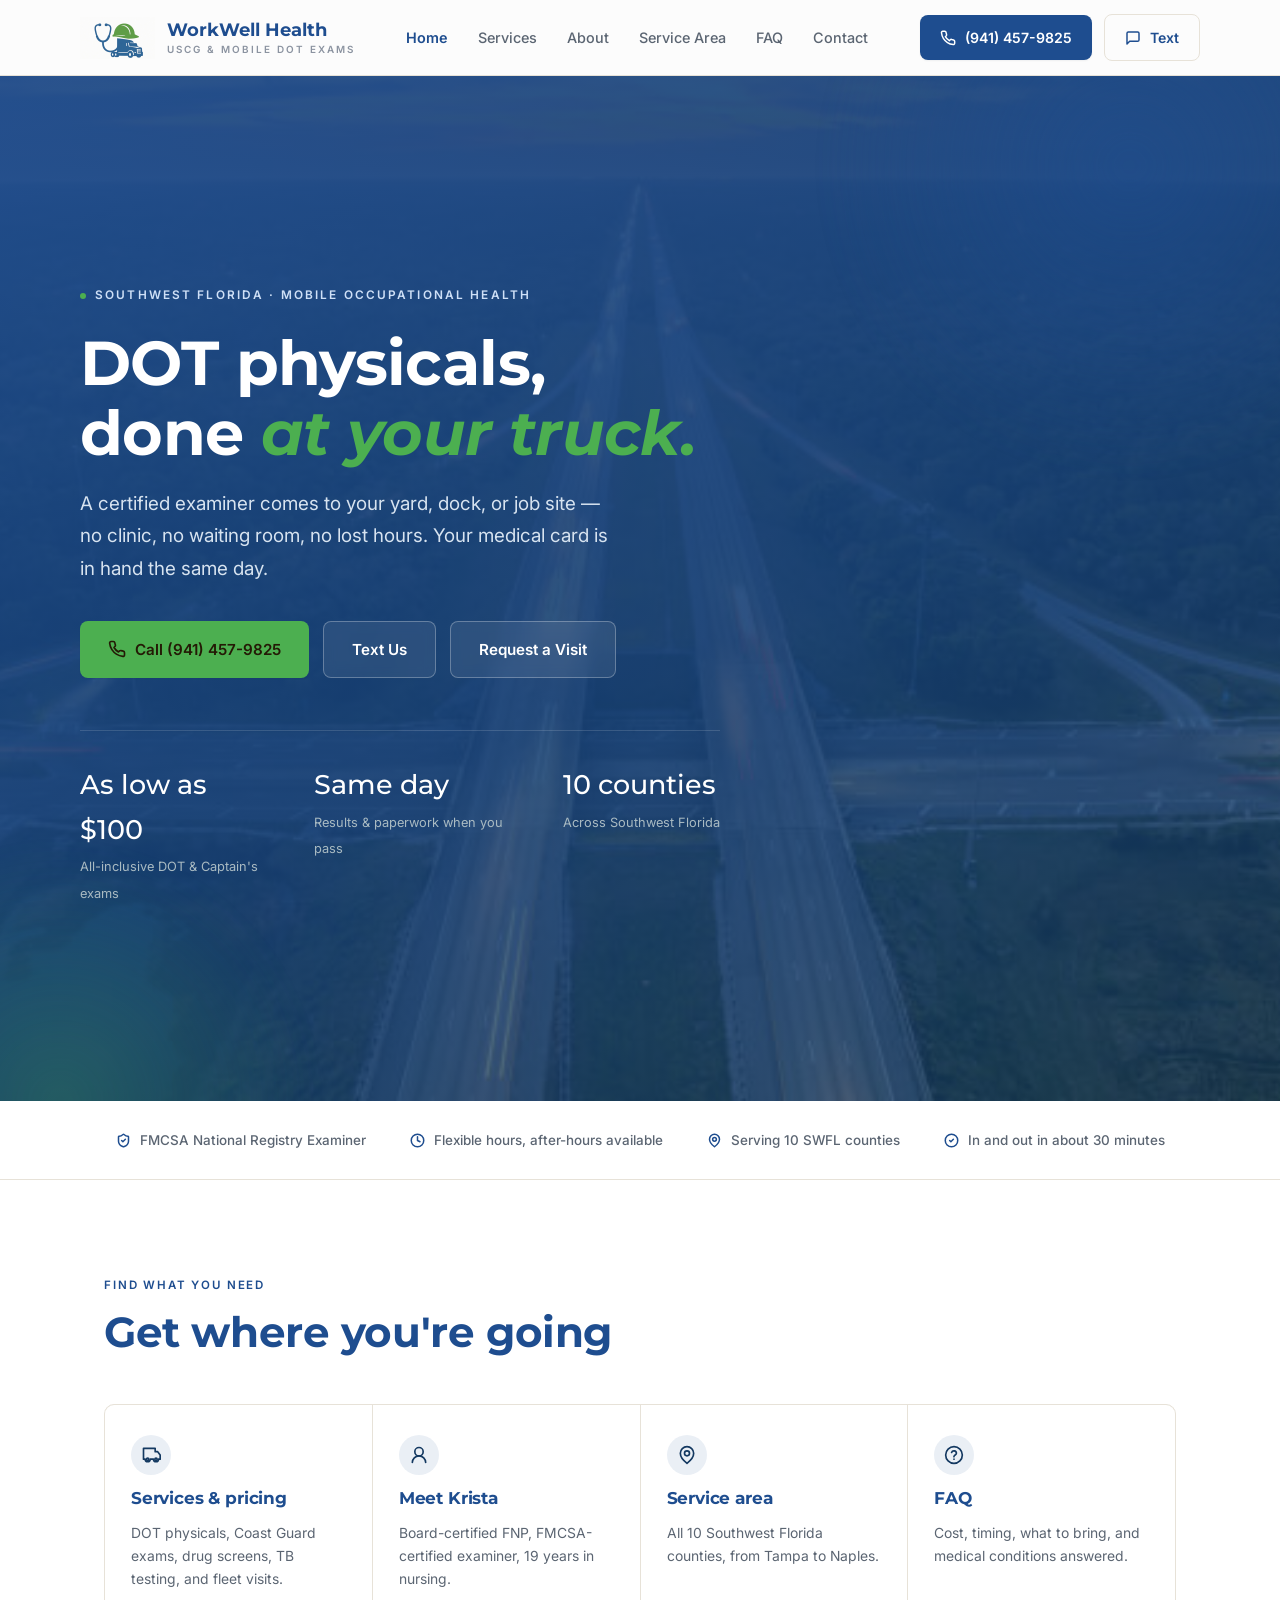
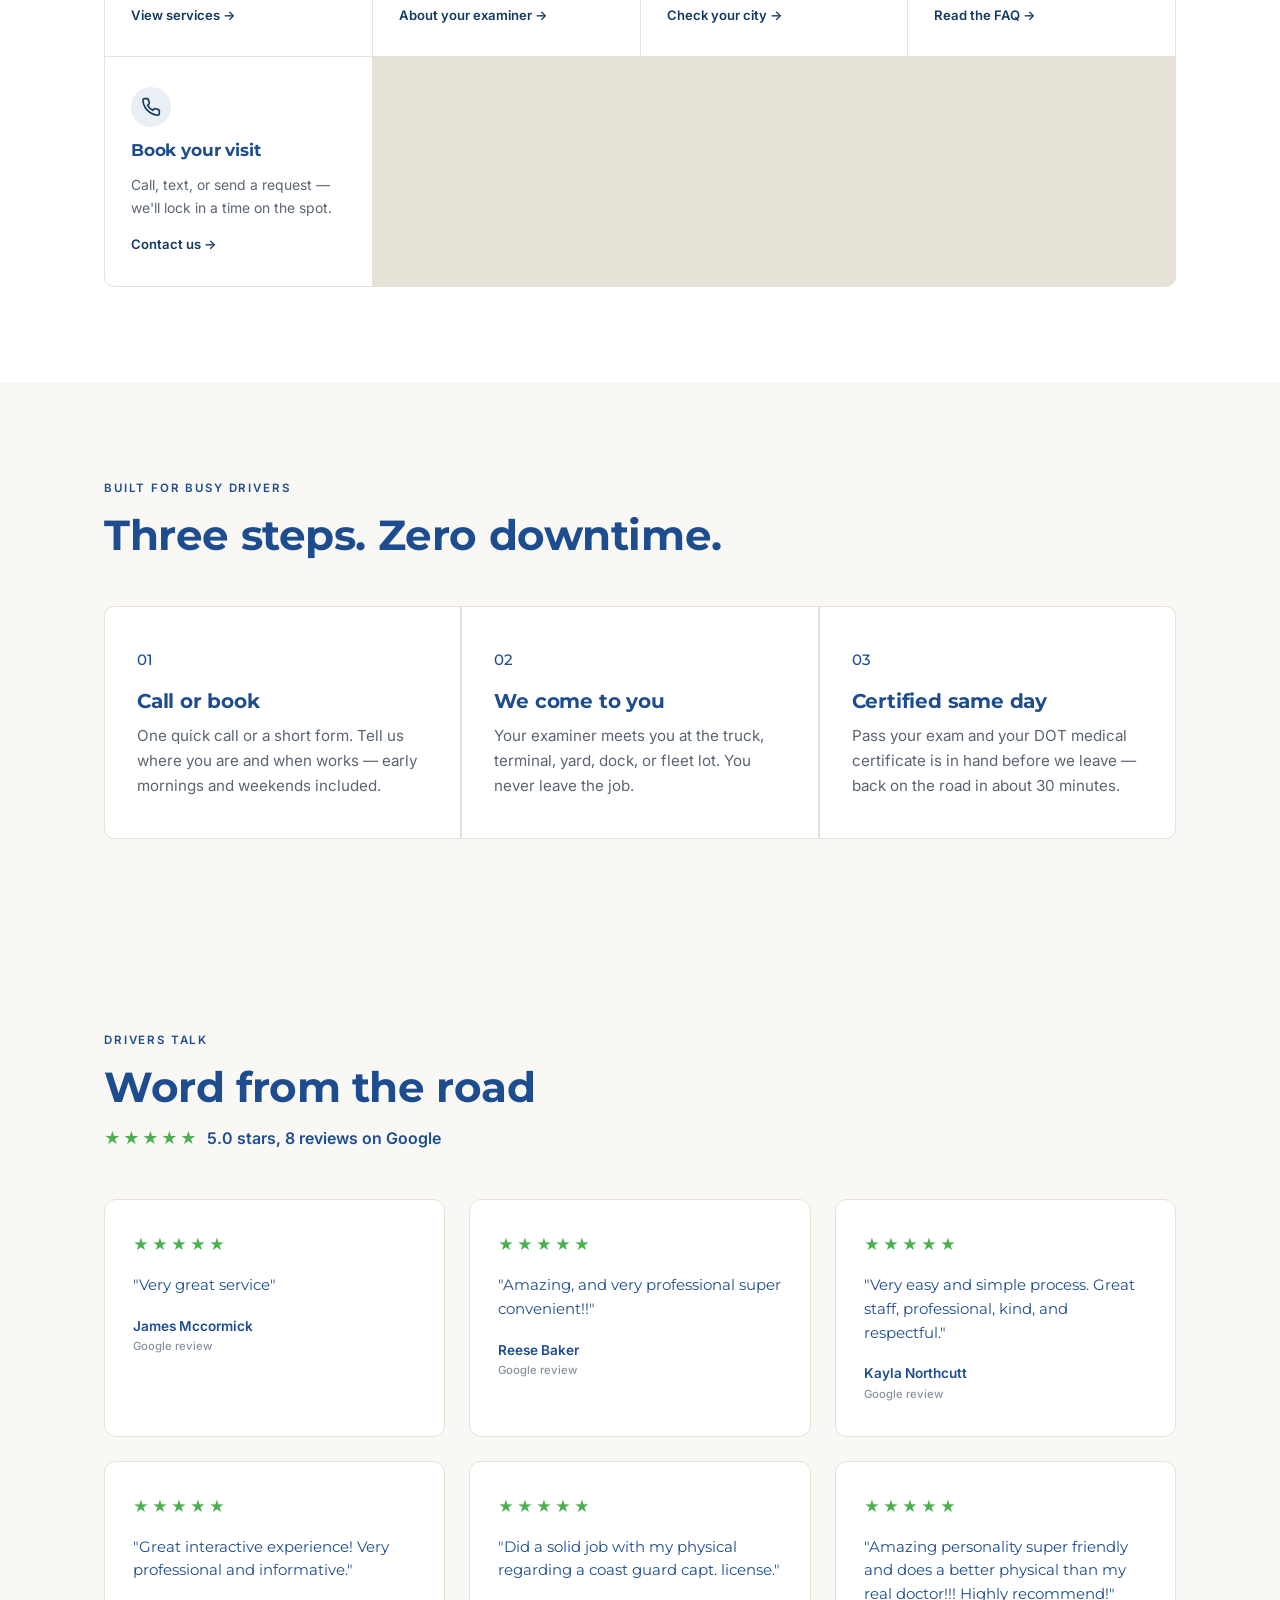
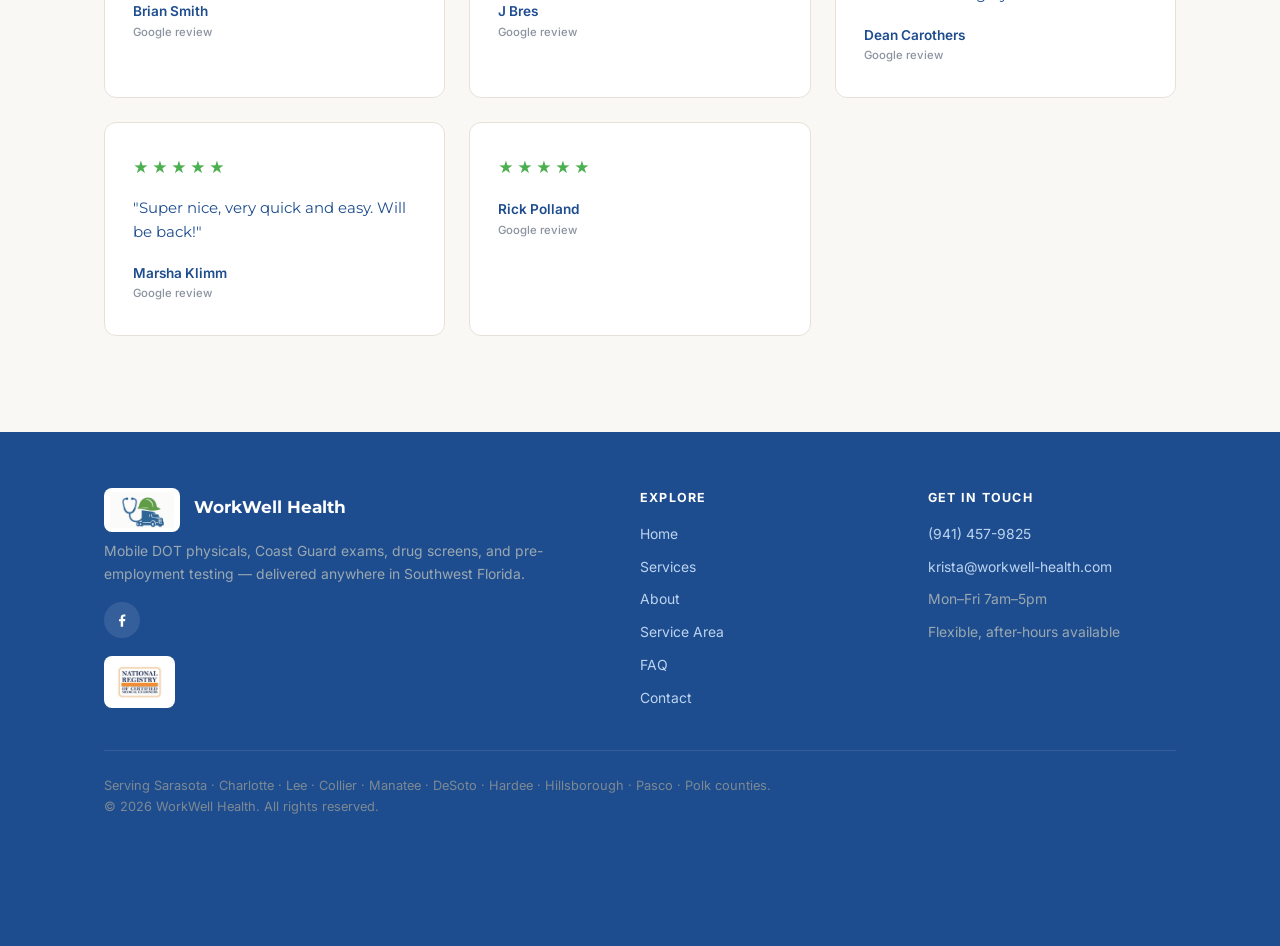
==== commit e968bb08: "Add Facebook link and NRCME seal site-wide Footer now has a Facebook icon (links to Krista's page) a" ====
--- a/index.html
+++ b/index.html
@@ -13,6 +13,12 @@
   <meta property="og:title" content="$100 Mobile DOT Physicals — We Come to You | Southwest Florida" />
   <meta property="og:description" content="Same-day DOT medical card at your truck, yard, or dock. Coast Guard physicals, drug screens & TB testing too. FMCSA certified examiner serving all of Southwest Florida." />
   <meta property="og:url" content="https://workwell-health.com/" />
+  <meta property="og:image" content="https://workwell-health.com/assets/hero-highway.jpg" />
+  <meta property="og:image:width" content="612" />
+  <meta property="og:image:height" content="408" />
+  <meta property="og:image:alt" content="A commercial truck on a Southwest Florida highway" />
+  <meta name="twitter:card" content="summary_large_image" />
+  <meta name="twitter:image" content="https://workwell-health.com/assets/hero-highway.jpg" />
 
   <link rel="preconnect" href="https://fonts.googleapis.com" />
   <link rel="preconnect" href="https://fonts.gstatic.com" crossorigin />
@@ -255,6 +261,14 @@
             <strong>WorkWell Health</strong>
           </div>
           <p>Mobile DOT physicals, Coast Guard exams, drug screens, and pre-employment testing — delivered anywhere in Southwest Florida.</p>
+          <div class="f-follow">
+            <a href="https://www.facebook.com/share/19DjSehc8E/?mibextid=wwXIfr" target="_blank" rel="noopener" aria-label="WorkWell Health on Facebook">
+              <svg width="18" height="18" viewBox="0 0 24 24" fill="currentColor"><path d="M13.5 21v-7.4h2.5l.4-2.9h-2.9v-1.9c0-.8.2-1.4 1.4-1.4h1.6V4.8c-.3 0-1.2-.1-2.3-.1-2.3 0-3.9 1.4-3.9 4v2.2H8v2.9h2.3V21h3.2z"/></svg>
+            </a>
+          </div>
+          <div class="f-badge">
+            <img src="assets/nrcme-seal.png" alt="National Registry of Certified Medical Examiners, FMCSA" />
+          </div>
         </div>
         <div>
           <h4>Explore</h4>
--- a/styles.css
+++ b/styles.css
@@ -150,6 +150,7 @@
 .card-ex .who h3 { font-size: 1.45rem; }
 .card-ex .who .creds { font-weight: 600; color: var(--teal-deep); font-size: .82rem; text-transform: uppercase; letter-spacing: .06em; margin: 6px 0 16px; }
 .card-ex .who p { color: var(--muted); max-width: 42rem; }
+.card-ex .who .nrcme-badge { height: 68px; width: auto; margin-top: 18px; display: block; }
 .credentials-list { display: grid; grid-template-columns: repeat(auto-fit, minmax(200px, 1fr)); gap: 1px; background: var(--line); border: 1px solid var(--line); border-radius: var(--radius); overflow: hidden; margin-top: 40px; }
 .credentials-list .item { background: var(--card); padding: 26px 24px; }
 .credentials-list .item strong { display: block; font-family: var(--serif); font-size: 1.5rem; color: var(--ink); }
@@ -250,6 +251,11 @@
 footer .mark { height: 44px; width: auto; display: flex; align-items: center; flex: none; background: #fff; padding: 4px 6px; border-radius: 8px; }
 footer .mark img { height: 100%; width: auto; object-fit: contain; display: block; }
 footer strong { color: #fff; font-family: var(--serif); font-weight: 700; font-size: 1.05rem; display: block; margin-bottom: 4px; }
+footer .f-follow { display: flex; gap: 10px; margin-top: 16px; }
+footer .f-follow a { display: flex; align-items: center; justify-content: center; width: 36px; height: 36px; border-radius: 50%; background: rgba(255,255,255,.1); color: #fff; flex: none; }
+footer .f-follow a:hover { background: rgba(255,255,255,.2); }
+footer .f-badge { margin-top: 18px; }
+footer .f-badge img { height: 52px; width: auto; background: #fff; padding: 6px 10px; border-radius: 8px; display: block; }
 footer a { color: #bcd4f0; text-decoration: none; }
 footer a:hover { text-decoration: underline; }
 footer h4 { font-family: var(--sans); font-size: .78rem; font-weight: 700; text-transform: uppercase; letter-spacing: .1em; color: #fff; margin-bottom: 14px; }
@@ -266,7 +272,7 @@
 .reveal.in { opacity: 1; transform: none; }
 @media (prefers-reduced-motion: reduce) { .reveal { opacity: 1; transform: none; transition: none; } }
 
-@media (max-width: 900px) {
+@media (max-width: 1080px) {
   .main-links { display: none; }
   .menu-btn { display: inline-flex; }
 }
@@ -281,6 +287,7 @@
   .hero .facts { grid-template-columns: 1fr; gap: 20px; }
   .card-ex { padding: 32px 24px; flex-direction: column; text-align: center; }
   .card-ex .who p { max-width: none; }
+  .card-ex .who .nrcme-badge { margin-left: auto; margin-right: auto; }
   footer .f-grid { grid-template-columns: 1fr; }
   .faq-cta { flex-direction: column; align-items: flex-start; }
 }
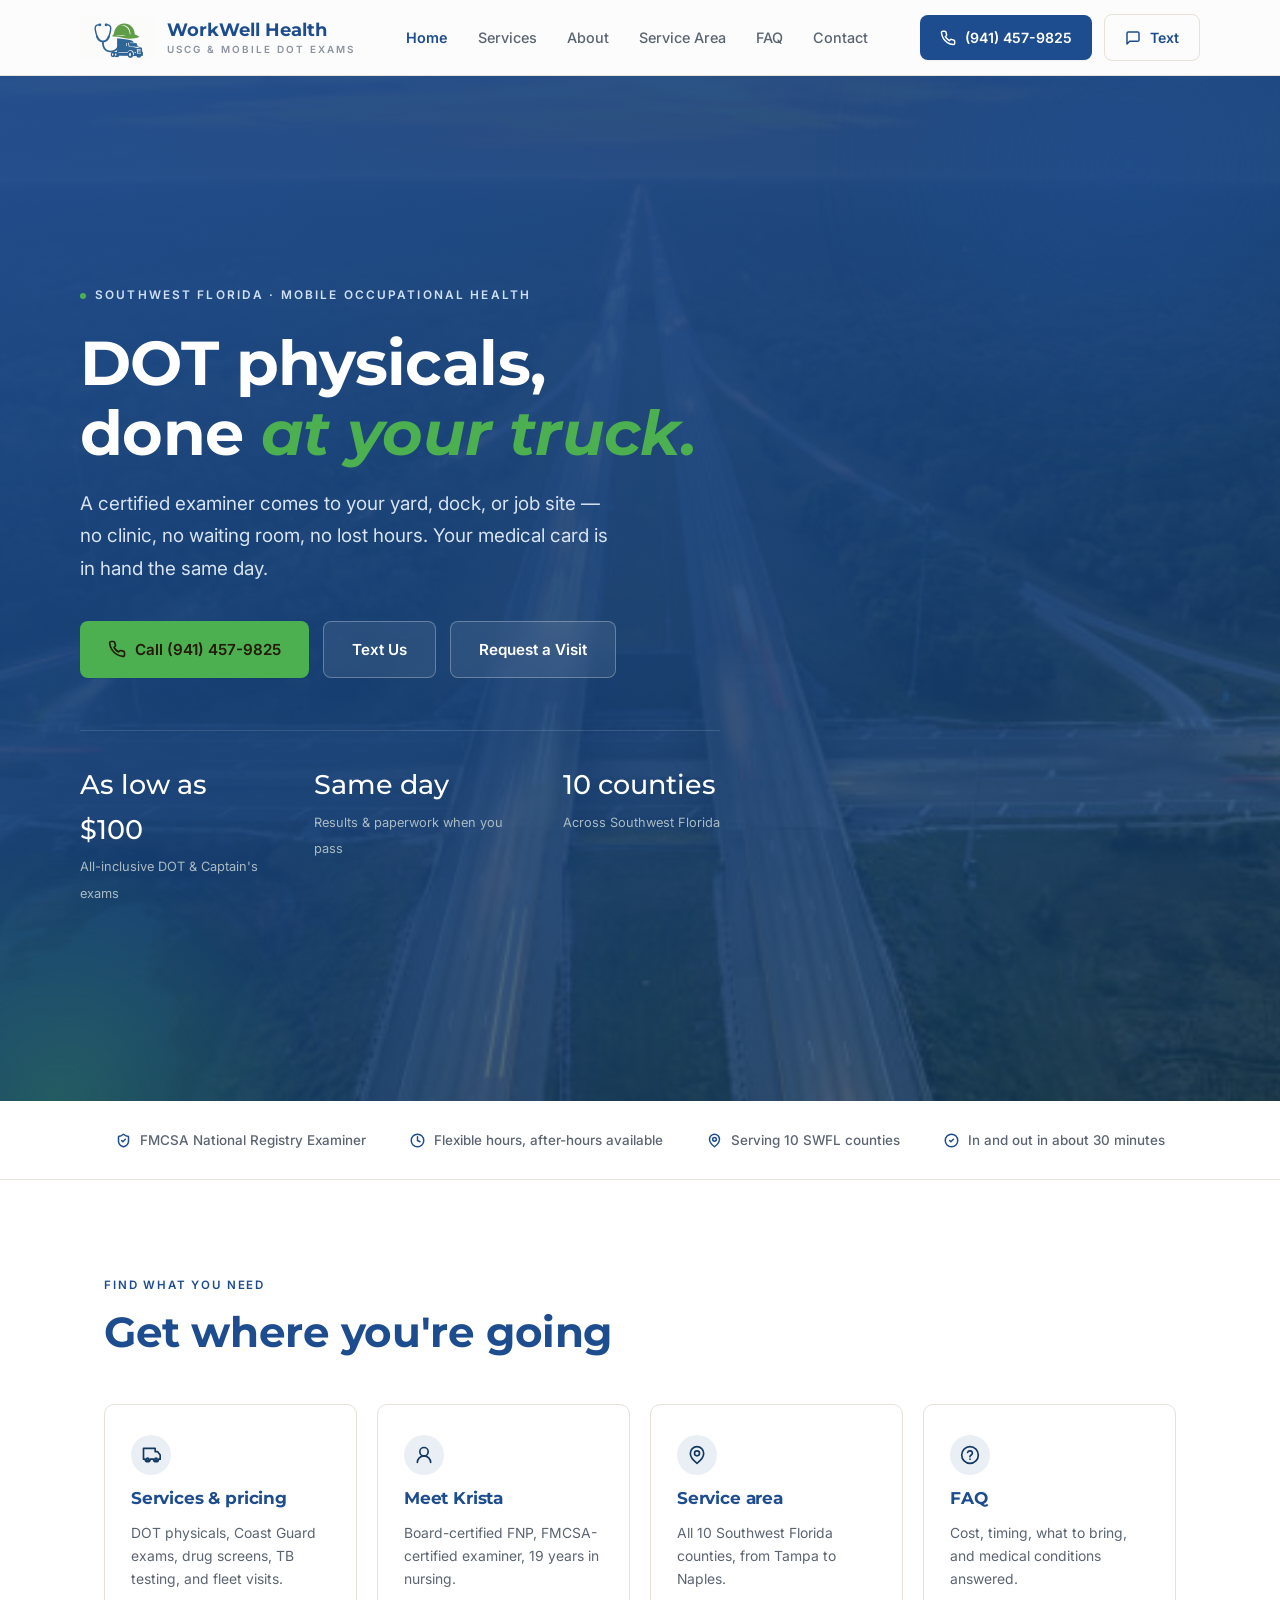
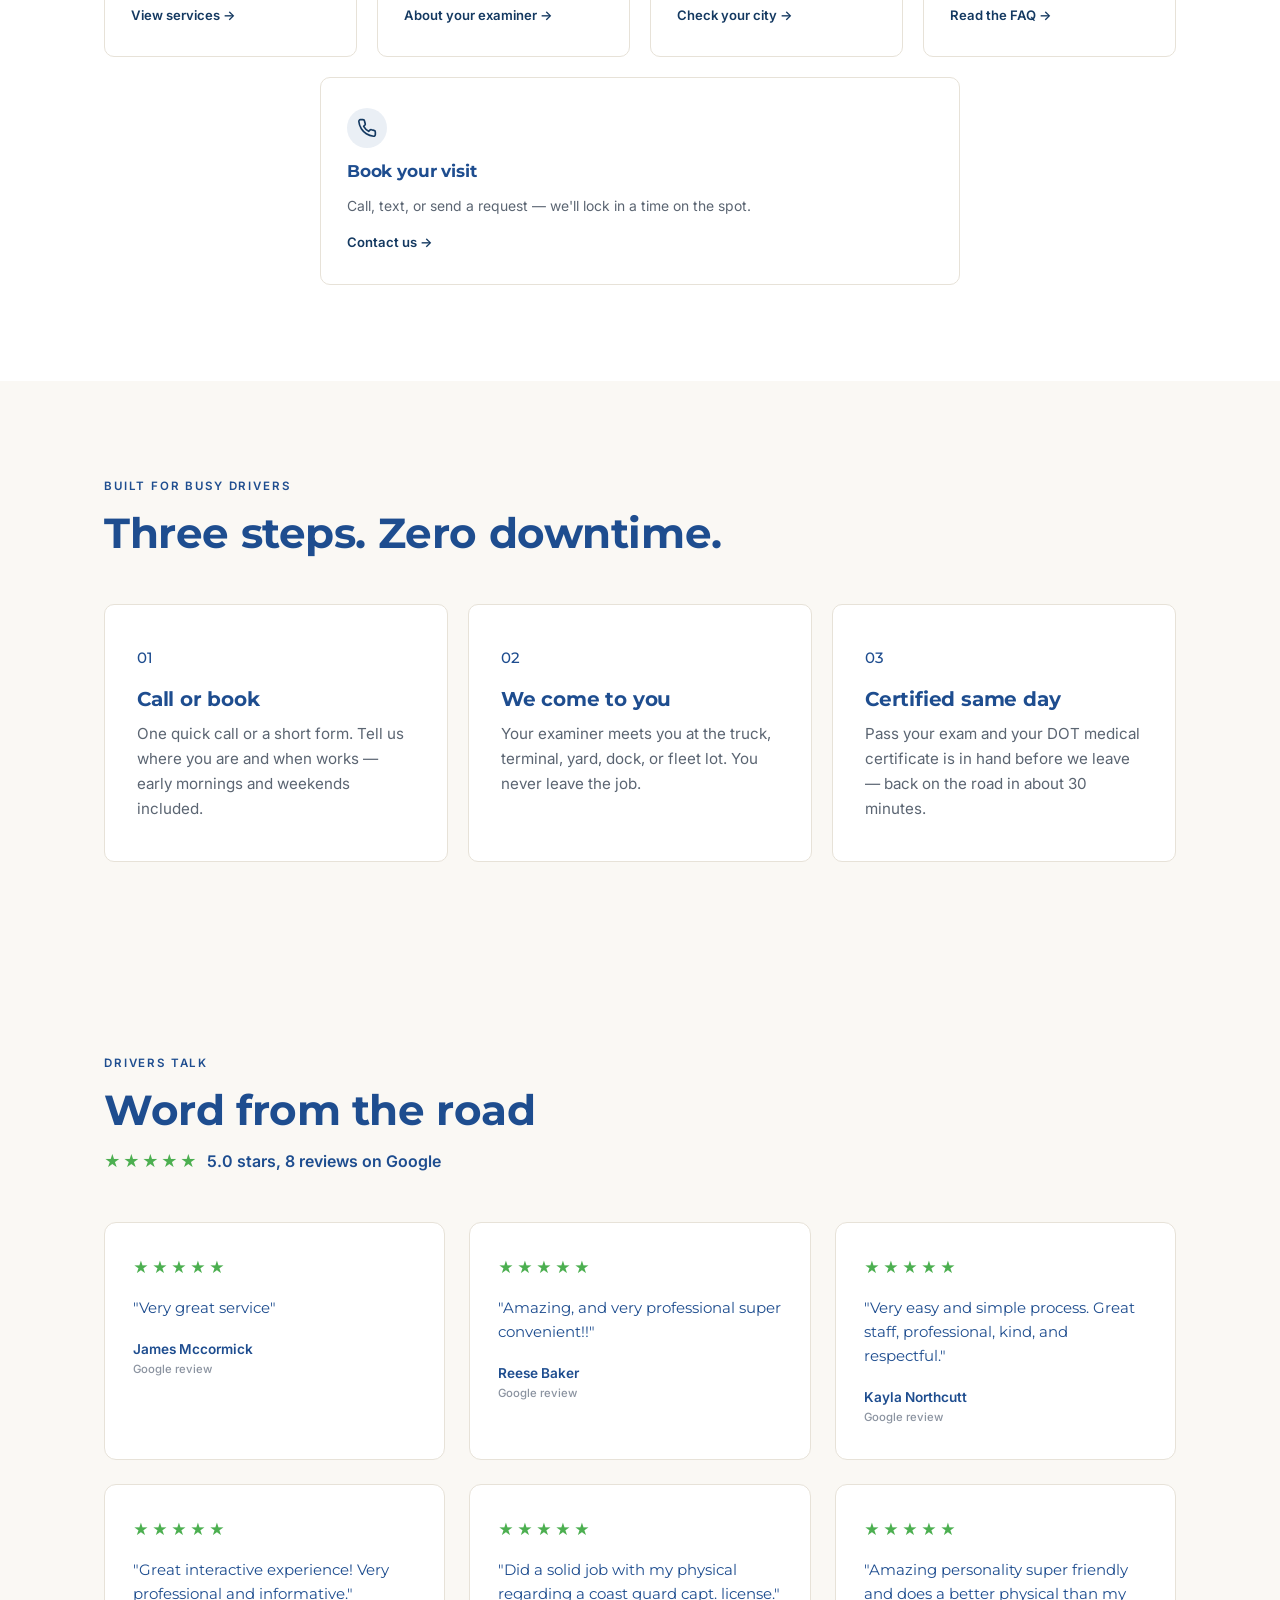
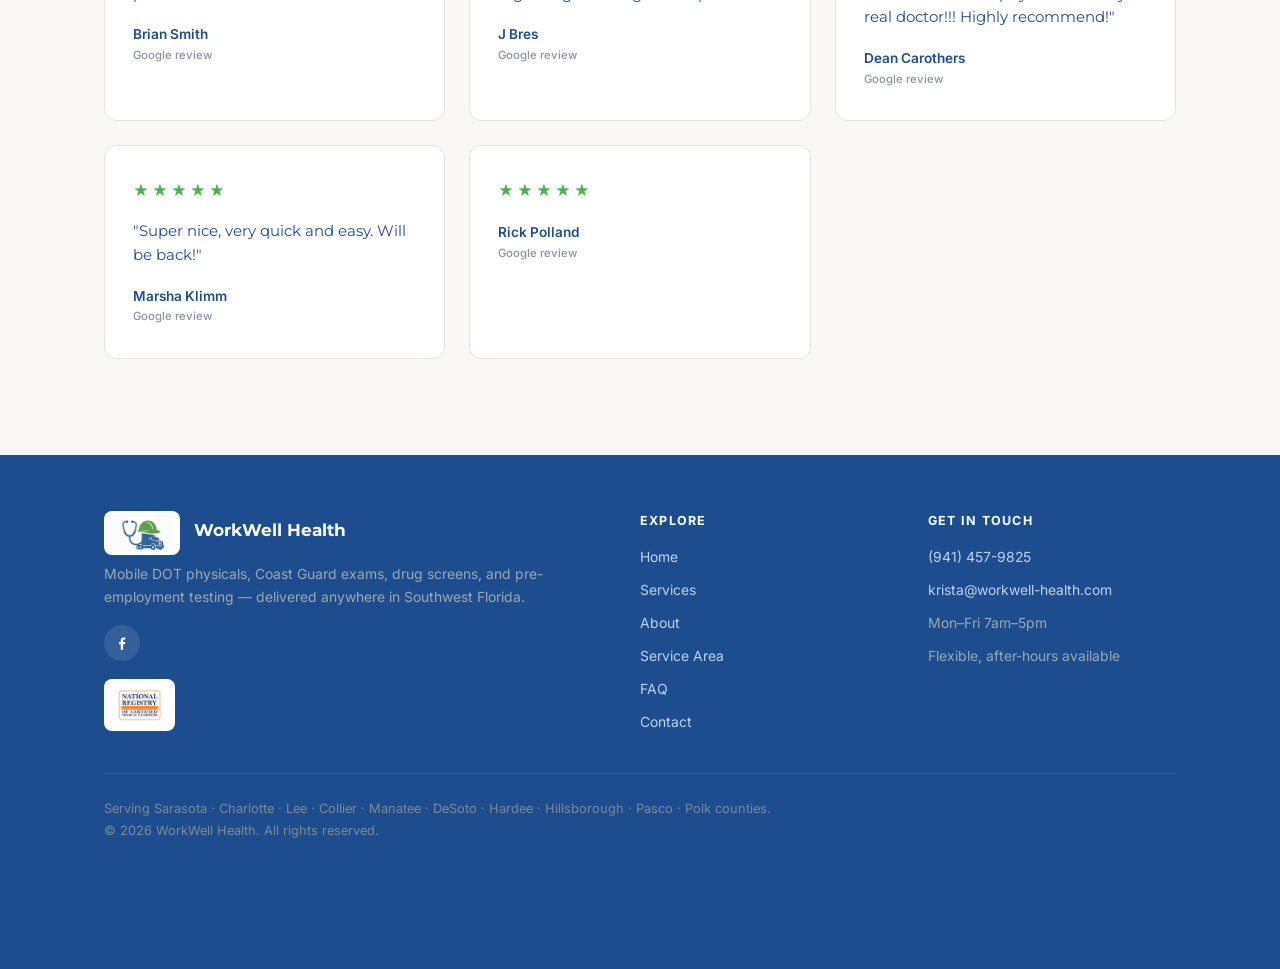
==== commit f0ef5dae: "Drop $100 from the homepage title and share-link preview The link preview card led with a bare dolla" ====
--- a/index.html
+++ b/index.html
@@ -4,13 +4,13 @@
   <meta charset="UTF-8" />
   <meta name="viewport" content="width=device-width, initial-scale=1.0" />
 
-  <title>$100 Mobile DOT Physicals Southwest Florida | We Come to You | WorkWell Health</title>
+  <title>Mobile DOT Physicals Southwest Florida | We Come to You | WorkWell Health</title>
   <meta name="description" content="Mobile DOT physicals that come to you — Sarasota, Port Charlotte, Fort Myers, Cape Coral, Naples & all of Southwest Florida. As low as $100, same-day DOT medical card, Coast Guard physicals, drug screens & TB testing. FMCSA National Registry certified examiner." />
   <link rel="canonical" href="https://workwell-health.com/" />
   <meta name="robots" content="index, follow" />
 
   <meta property="og:type" content="website" />
-  <meta property="og:title" content="$100 Mobile DOT Physicals — We Come to You | Southwest Florida" />
+  <meta property="og:title" content="Mobile DOT Physicals — We Come to You | Southwest Florida" />
   <meta property="og:description" content="Same-day DOT medical card at your truck, yard, or dock. Coast Guard physicals, drug screens & TB testing too. FMCSA certified examiner serving all of Southwest Florida." />
   <meta property="og:url" content="https://workwell-health.com/" />
   <meta property="og:image" content="https://workwell-health.com/assets/hero-highway.jpg" />
--- a/styles.css
+++ b/styles.css
@@ -109,9 +109,9 @@
 
 /* ============ QUICK LINKS (home) ============ */
 .quicklinks { background: var(--card); }
-.ql-grid { display: grid; grid-template-columns: repeat(auto-fit, minmax(220px, 1fr)); gap: 1px; background: var(--line); border: 1px solid var(--line); border-radius: var(--radius); overflow: hidden; }
-.ql-card { background: var(--card); padding: 30px 26px; text-decoration: none; color: var(--ink); transition: background-color .2s ease; display: flex; flex-direction: column; gap: 14px; }
-.ql-card:hover { background: var(--paper); }
+.ql-grid { display: flex; flex-wrap: wrap; justify-content: center; gap: 20px; }
+.ql-card { flex: 1 1 220px; max-width: 640px; background: var(--card); padding: 30px 26px; text-decoration: none; color: var(--ink); transition: background-color .2s ease, box-shadow .2s ease; display: flex; flex-direction: column; gap: 14px; border: 1px solid var(--line); border-radius: var(--radius); }
+.ql-card:hover { background: var(--paper); box-shadow: var(--shadow-sm); }
 .ql-card .ico { width: 40px; height: 40px; border-radius: 50%; background: rgba(30,77,143,.09); display: grid; place-items: center; color: var(--teal-deep); }
 .ql-card h3 { font-size: 1.05rem; }
 .ql-card p { font-size: .87rem; color: var(--muted); flex: 1; }
@@ -124,17 +124,17 @@
 .band svg { color: var(--teal); flex: none; }
 
 /* ============ STEPS ============ */
-.steps-grid { display: grid; grid-template-columns: repeat(auto-fit, minmax(260px, 1fr)); gap: 2px; background: var(--line); border: 1px solid var(--line); border-radius: var(--radius); overflow: hidden; }
-.step { background: var(--card); padding: 40px 32px; }
+.steps-grid { display: flex; flex-wrap: wrap; justify-content: center; gap: 20px; }
+.step { flex: 1 1 260px; max-width: 640px; background: var(--card); padding: 40px 32px; border: 1px solid var(--line); border-radius: var(--radius); }
 .step .num { font-family: var(--serif); font-size: .95rem; color: var(--teal); font-weight: 500; margin-bottom: 18px; }
 .step h3 { margin-bottom: 10px; }
 .step p { color: var(--muted); font-size: .95rem; }
 
 /* ============ SERVICES ============ */
 .services { background: var(--card); }
-.svc-grid { display: grid; grid-template-columns: repeat(auto-fit, minmax(230px, 1fr)); gap: 1px; background: var(--line); border: 1px solid var(--line); border-radius: var(--radius); overflow: hidden; }
-.svc { background: var(--card); padding: 32px 28px; transition: background-color .2s ease; }
-.svc:hover { background: var(--paper); }
+.svc-grid { display: flex; flex-wrap: wrap; justify-content: center; gap: 20px; }
+.svc { flex: 1 1 230px; max-width: 640px; background: var(--card); padding: 32px 28px; transition: background-color .2s ease, box-shadow .2s ease; border: 1px solid var(--line); border-radius: var(--radius); }
+.svc:hover { background: var(--paper); box-shadow: var(--shadow-sm); }
 .svc .ico { width: 40px; height: 40px; border-radius: 50%; background: rgba(30,77,143,.09); display: grid; place-items: center; color: var(--teal-deep); margin-bottom: 20px; }
 .svc h3 { font-size: 1.08rem; margin-bottom: 8px; }
 .svc p { font-size: .9rem; color: var(--muted); }
@@ -151,8 +151,8 @@
 .card-ex .who .creds { font-weight: 600; color: var(--teal-deep); font-size: .82rem; text-transform: uppercase; letter-spacing: .06em; margin: 6px 0 16px; }
 .card-ex .who p { color: var(--muted); max-width: 42rem; }
 .card-ex .who .nrcme-badge { height: 68px; width: auto; margin-top: 18px; display: block; }
-.credentials-list { display: grid; grid-template-columns: repeat(auto-fit, minmax(200px, 1fr)); gap: 1px; background: var(--line); border: 1px solid var(--line); border-radius: var(--radius); overflow: hidden; margin-top: 40px; }
-.credentials-list .item { background: var(--card); padding: 26px 24px; }
+.credentials-list { display: flex; flex-wrap: wrap; justify-content: center; gap: 16px; margin-top: 40px; }
+.credentials-list .item { flex: 1 1 200px; max-width: 460px; background: var(--card); padding: 26px 24px; border: 1px solid var(--line); border-radius: var(--radius); }
 .credentials-list .item strong { display: block; font-family: var(--serif); font-size: 1.5rem; color: var(--ink); }
 .credentials-list .item span { font-size: .84rem; color: var(--muted); }
 
@@ -166,8 +166,8 @@
 .chips span, .chips a { background: rgba(255,255,255,.06); border: 1px solid rgba(255,255,255,.16); border-radius: 6px; padding: 9px 16px; font-weight: 500; font-size: .87rem; color: #dfe6ea; text-decoration: none; }
 .chips span.hot, .chips a.hot { background: rgba(76,175,80,.18); border-color: rgba(76,175,80,.55); color: #c8f0c0; }
 .area p.counties { margin-top: 28px; color: #93a2ab; font-size: .88rem; max-width: 44rem; }
-.county-grid { display: grid; grid-template-columns: repeat(auto-fit, minmax(200px, 1fr)); gap: 1px; background: rgba(255,255,255,.1); border: 1px solid rgba(255,255,255,.1); border-radius: var(--radius); overflow: hidden; margin-top: 40px; }
-.county-grid .item { background: rgba(255,255,255,.03); padding: 22px 24px; }
+.county-grid { display: flex; flex-wrap: wrap; justify-content: center; gap: 12px; margin-top: 40px; }
+.county-grid .item { flex: 1 1 200px; max-width: 460px; background: rgba(255,255,255,.03); padding: 22px 24px; border: 1px solid rgba(255,255,255,.12); border-radius: var(--radius); }
 .county-grid .item strong { display: block; font-size: 1rem; color: #fff; margin-bottom: 4px; }
 .county-grid .item span { font-size: .82rem; color: #93a2ab; }
 
@@ -201,8 +201,8 @@
 }
 
 /* ============ CHECKLIST ============ */
-.check-grid { display: grid; grid-template-columns: repeat(auto-fit, minmax(255px, 1fr)); gap: 1px; background: var(--line); border: 1px solid var(--line); border-radius: var(--radius); overflow: hidden; }
-.check { display: flex; gap: 14px; align-items: flex-start; background: var(--card); padding: 22px 24px; }
+.check-grid { display: flex; flex-wrap: wrap; justify-content: center; gap: 16px; }
+.check { flex: 1 1 255px; max-width: 640px; display: flex; gap: 14px; align-items: flex-start; background: var(--card); padding: 22px 24px; border: 1px solid var(--line); border-radius: var(--radius); }
 .check .tick { width: 20px; height: 20px; border-radius: 50%; border: 1.5px solid var(--teal); color: var(--teal); display: grid; place-items: center; flex: none; margin-top: 2px; }
 .check strong { display: block; font-size: .95rem; }
 .check span { font-size: .87rem; color: var(--muted); }
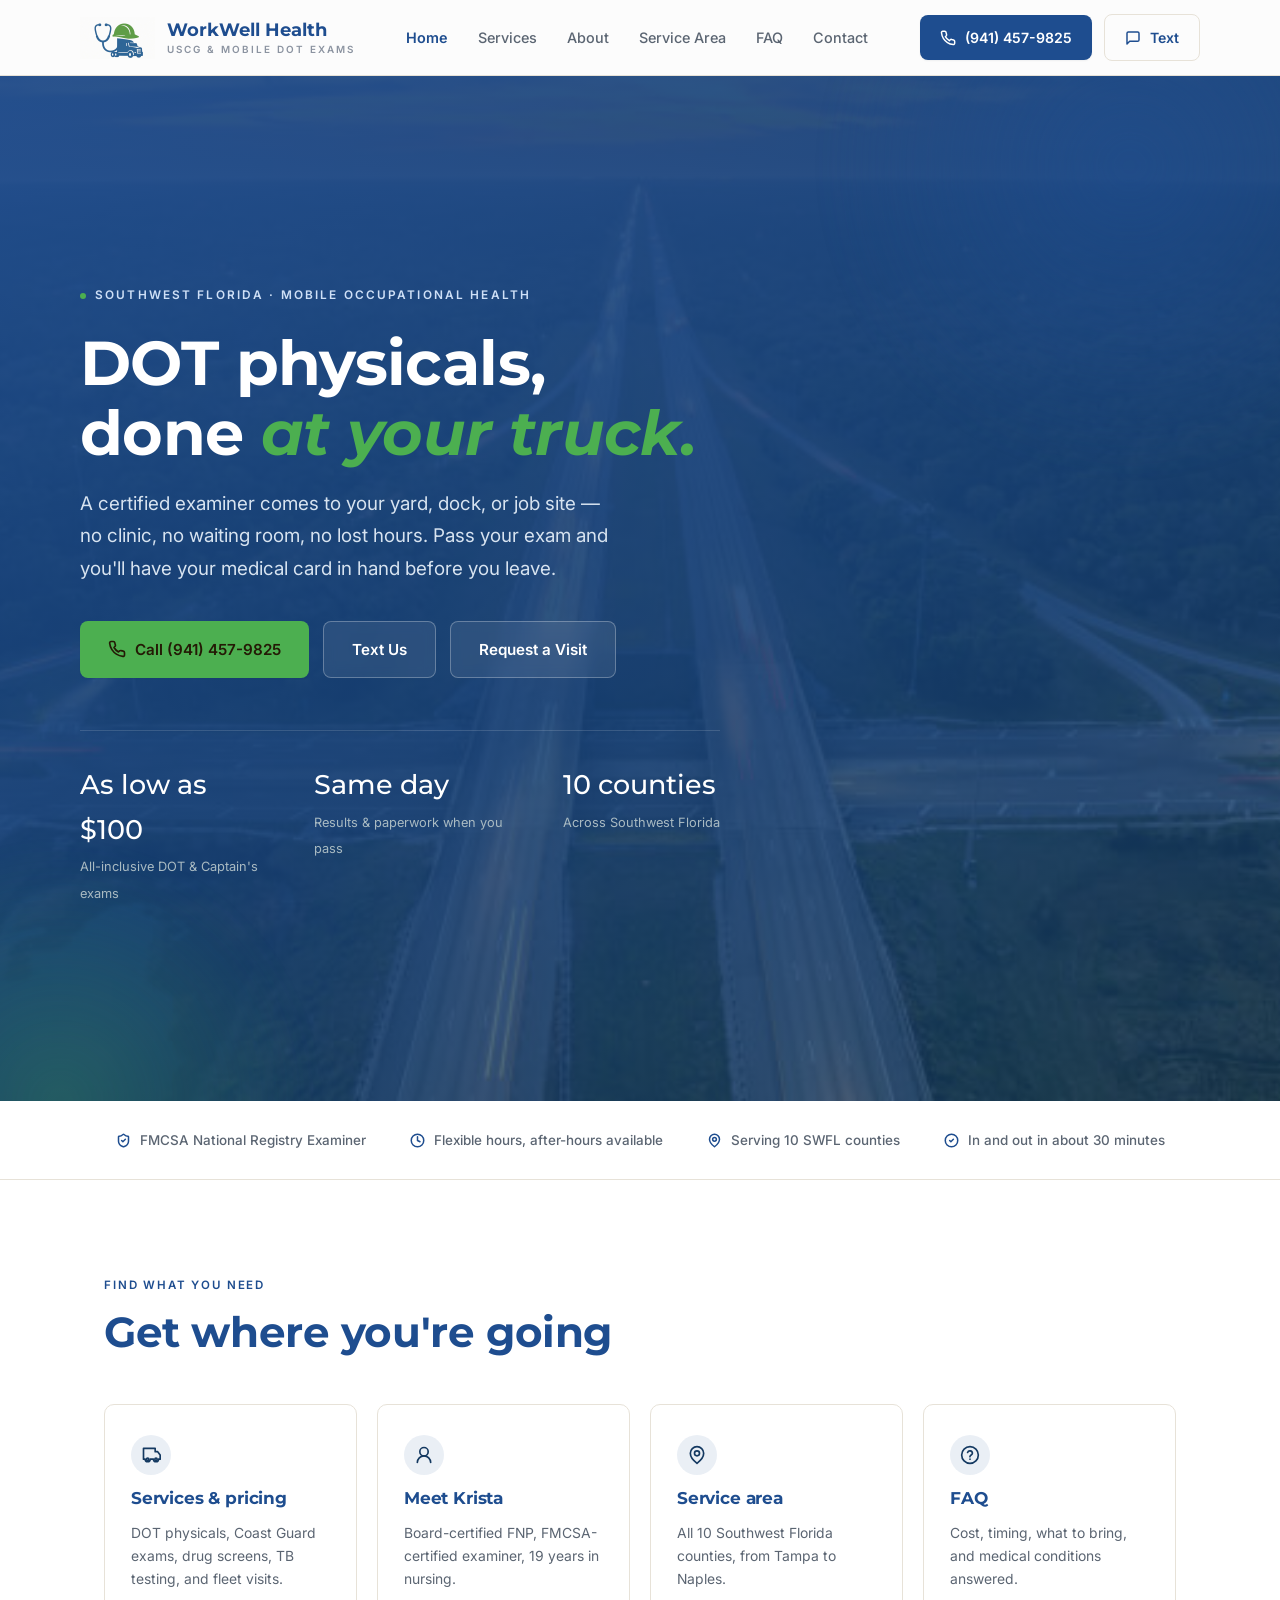
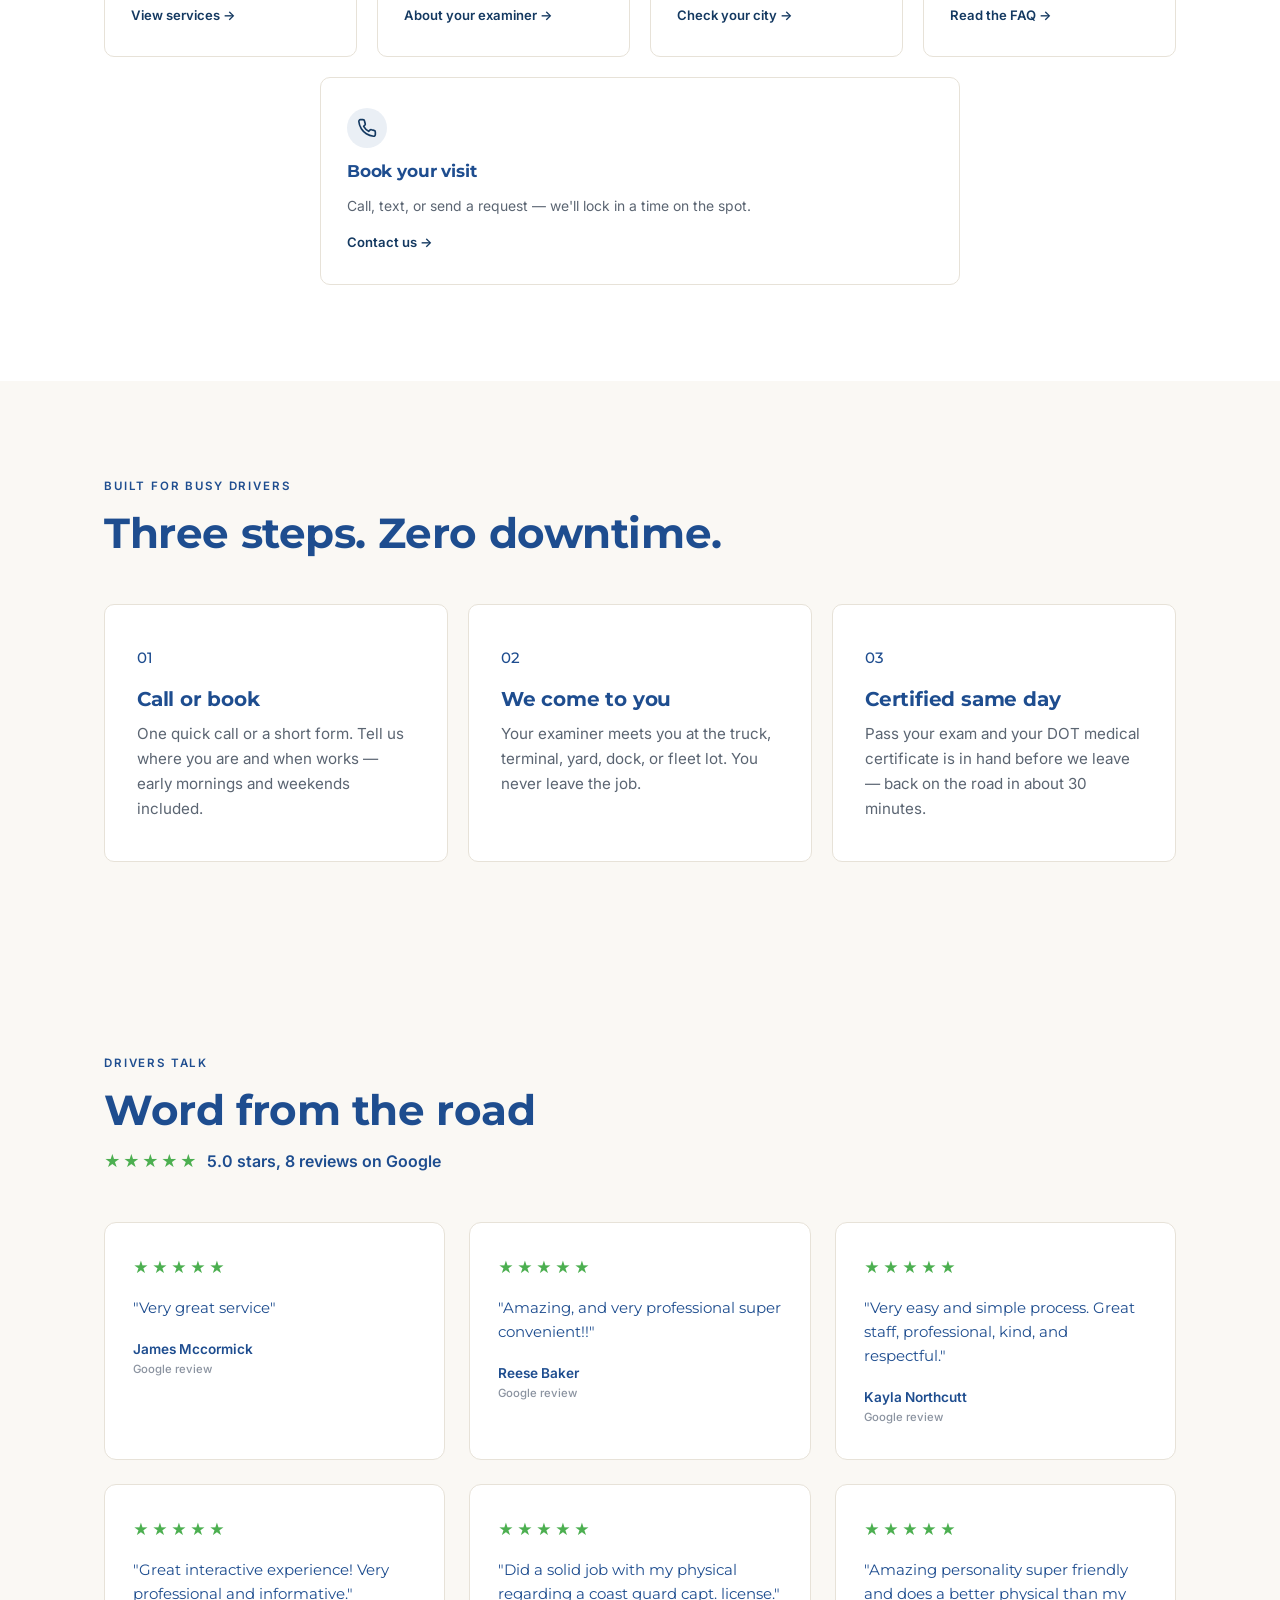
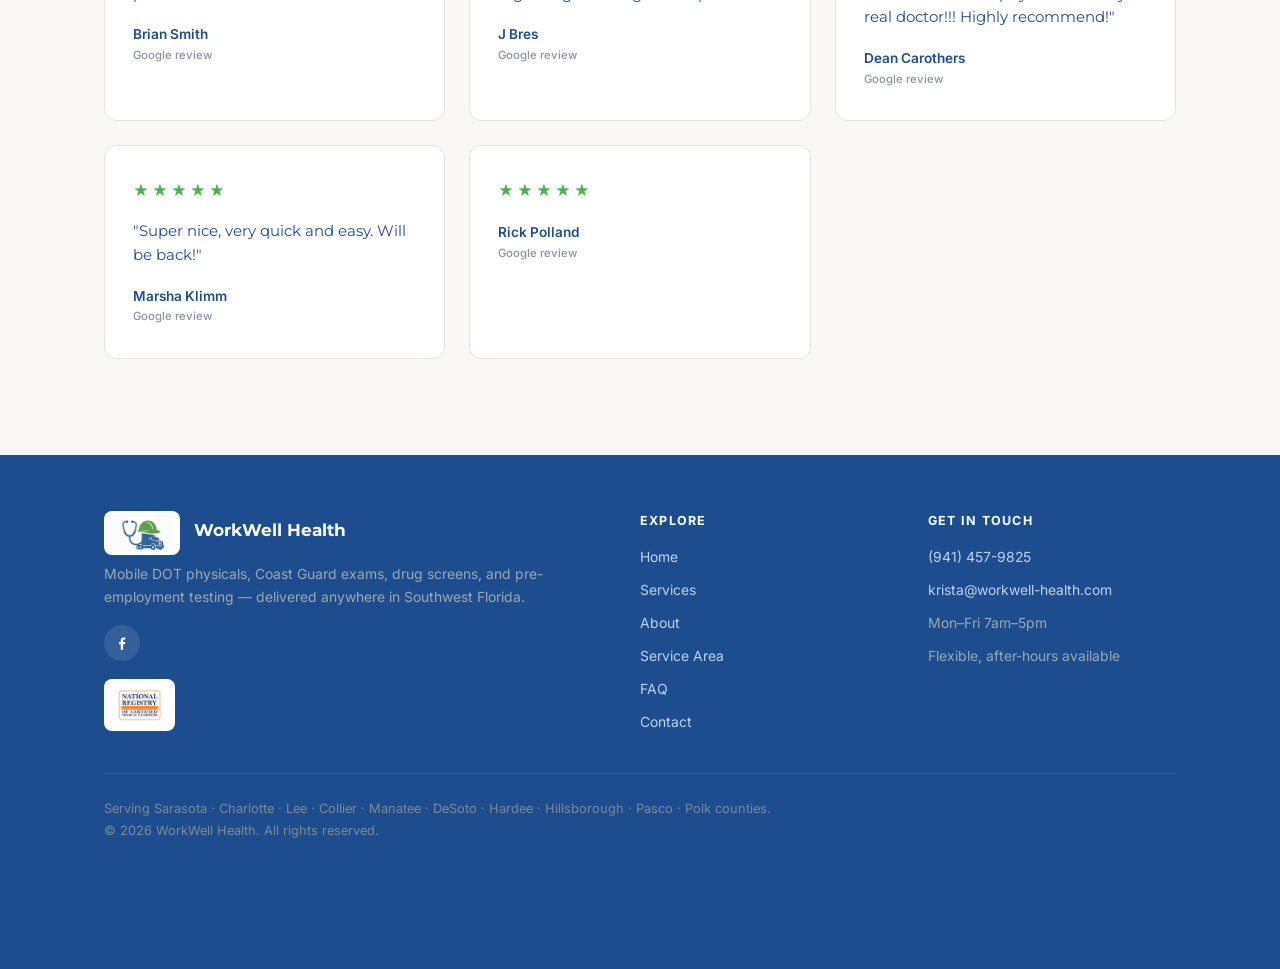
==== commit 7ca9c9df: "Fix examiner wording and stop implying the medical card is guaranteed Services page: 'FMCSA-certifie" ====
--- a/index.html
+++ b/index.html
@@ -111,7 +111,7 @@
       <div class="hero-content">
         <span class="eyebrow"><span class="dot"></span> Southwest Florida · Mobile Occupational Health</span>
         <h1>DOT physicals, done <em>at your truck.</em></h1>
-        <p class="sub">A certified examiner comes to your yard, dock, or job site — no clinic, no waiting room, no lost hours. Your medical card is in hand the same day.</p>
+        <p class="sub">A certified examiner comes to your yard, dock, or job site — no clinic, no waiting room, no lost hours. Pass your exam and you'll have your medical card in hand before you leave.</p>
         <div class="cta-row">
           <a class="btn btn-cta" href="tel:+19414579825">
             <svg width="18" height="18" viewBox="0 0 24 24" fill="none" stroke="currentColor" stroke-width="2.2" stroke-linecap="round" stroke-linejoin="round"><path d="M22 16.9v3a2 2 0 0 1-2.2 2 19.8 19.8 0 0 1-8.6-3 19.5 19.5 0 0 1-6-6 19.8 19.8 0 0 1-3-8.7A2 2 0 0 1 4.1 2h3a2 2 0 0 1 2 1.7c.1 1 .4 2 .7 2.8a2 2 0 0 1-.4 2.1L8 10a16 16 0 0 0 6 6l1.4-1.4a2 2 0 0 1 2.1-.4c.9.3 1.9.6 2.8.7a2 2 0 0 1 1.7 2Z"/></svg>
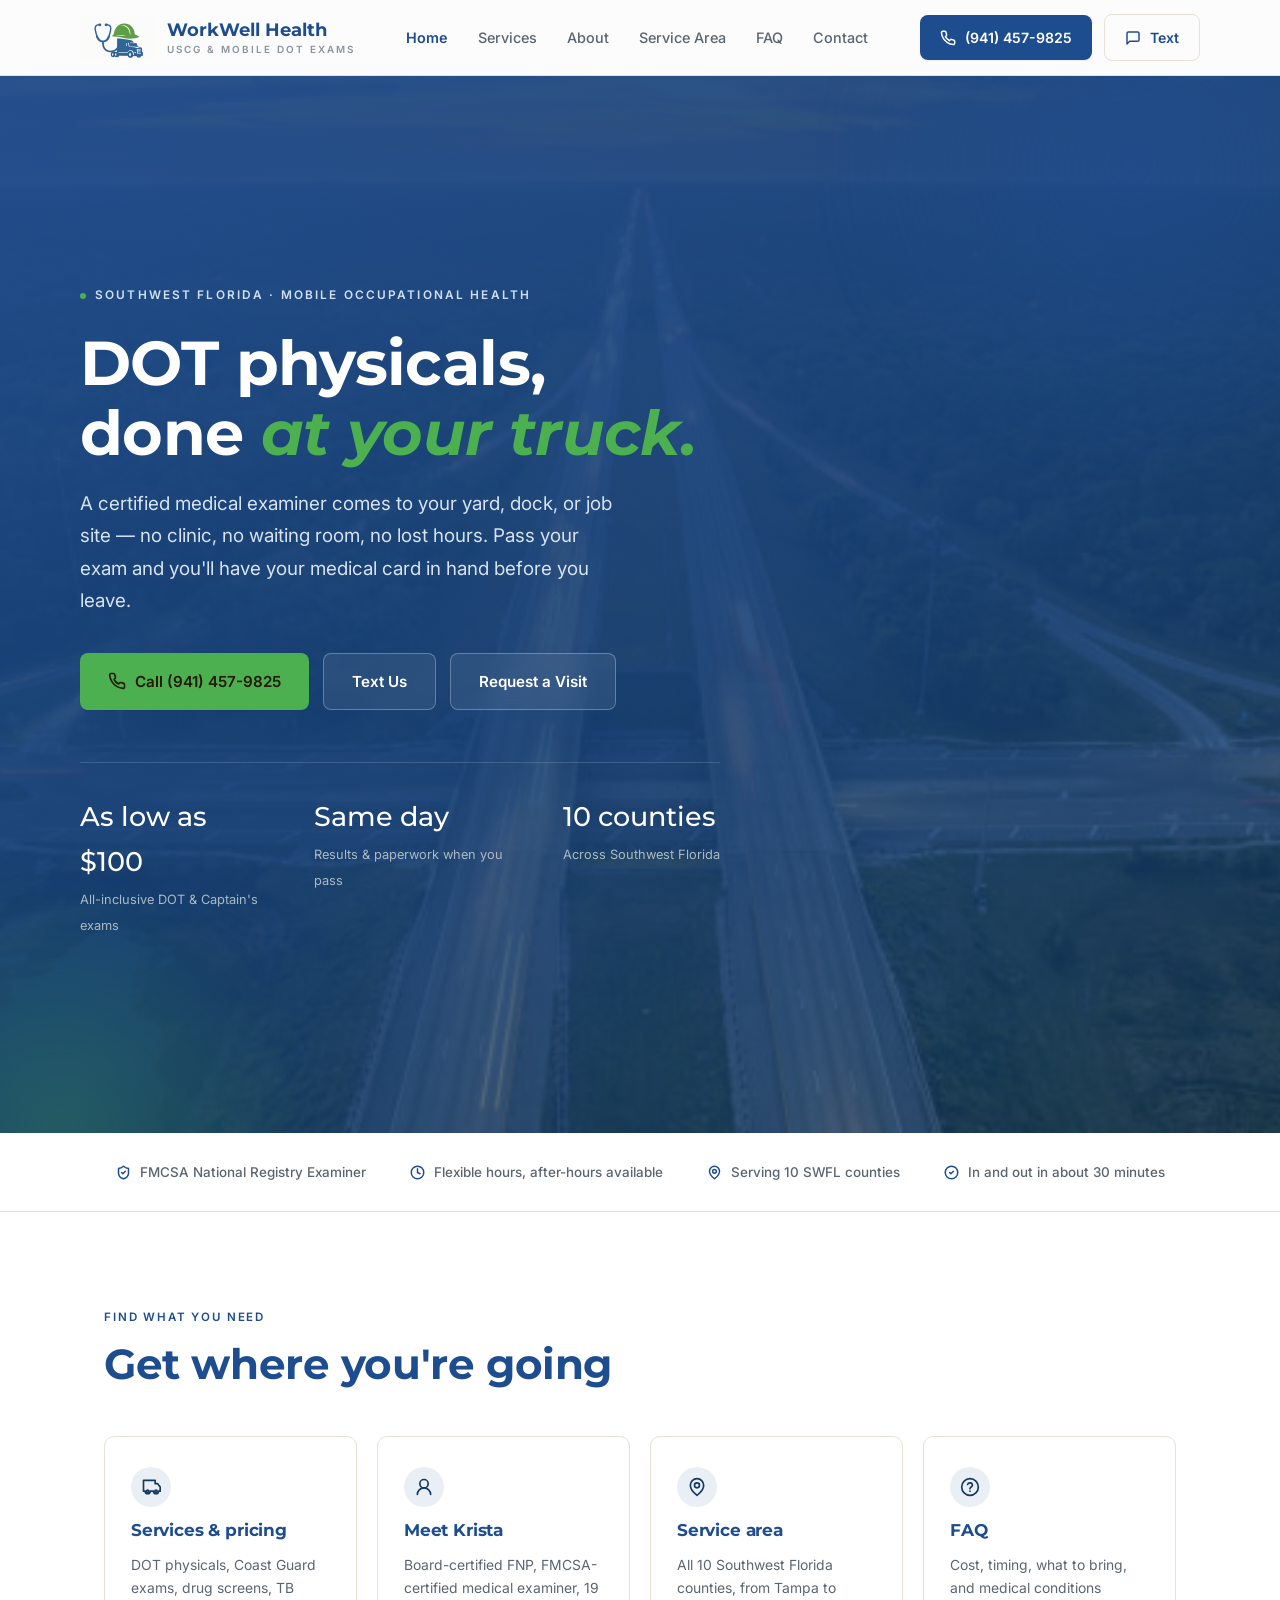
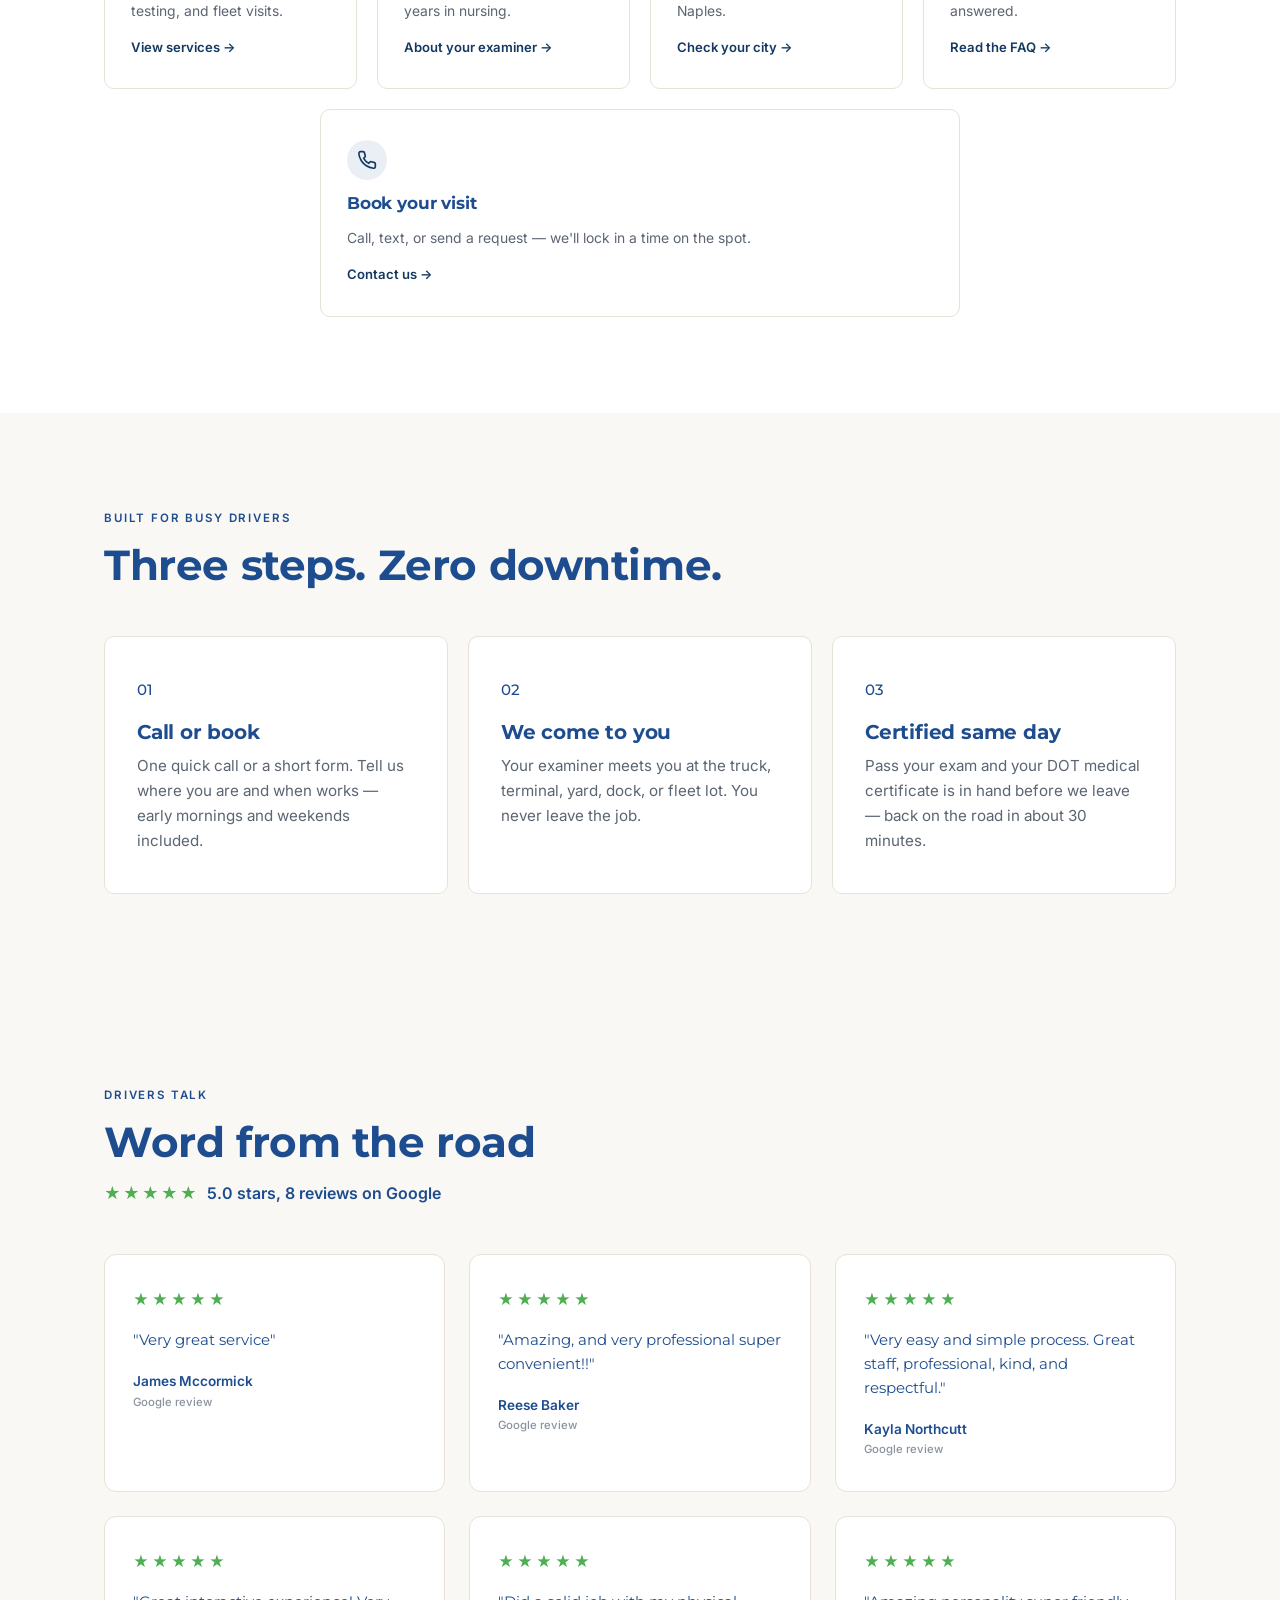
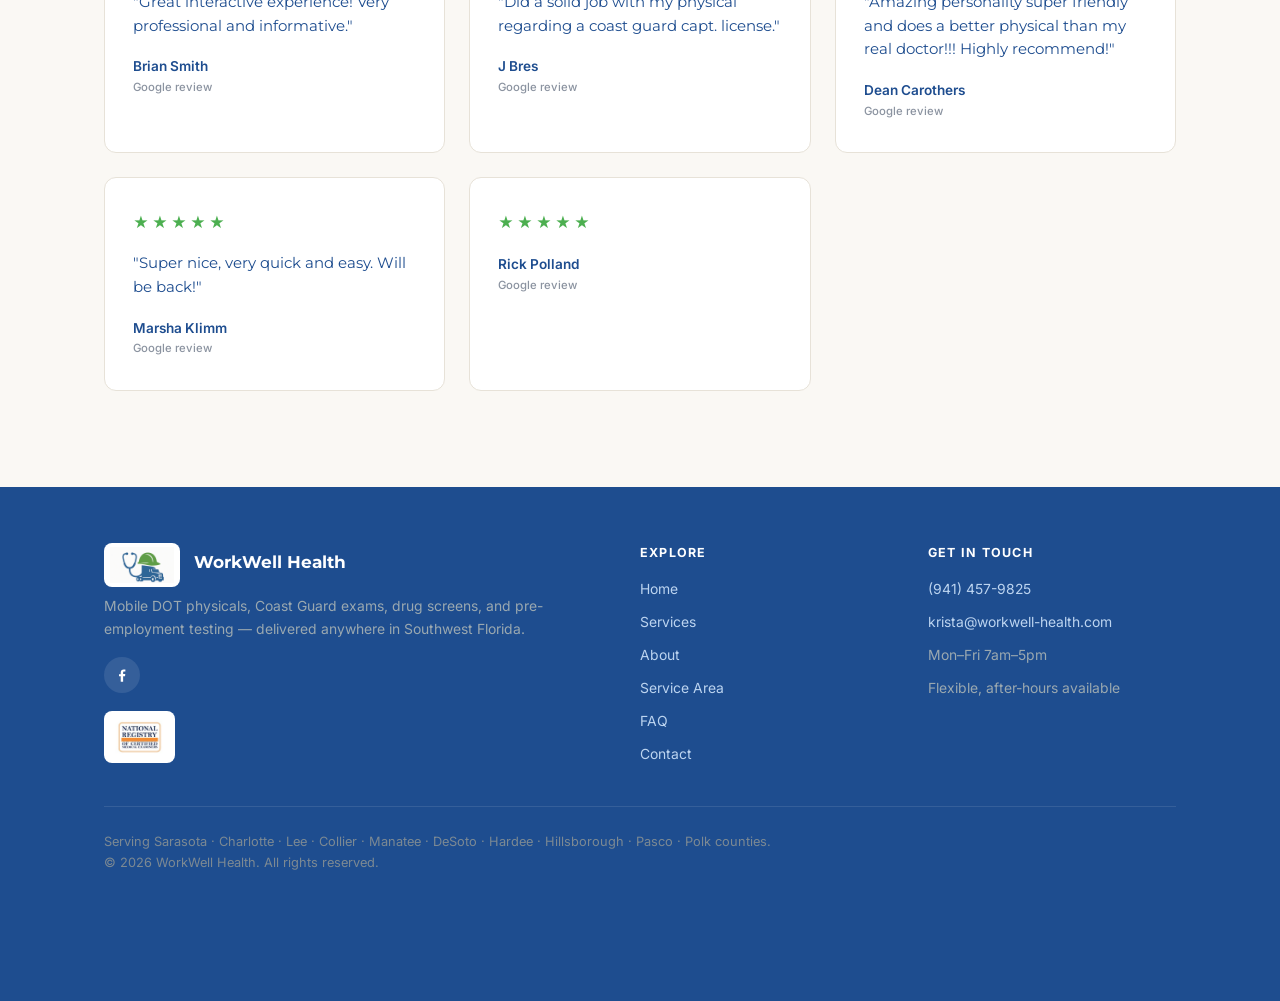
==== commit b55c7900: "Change every 'certified examiner' to 'certified medical examiner' site-wide Covers titles, meta desc" ====
--- a/index.html
+++ b/index.html
@@ -5,13 +5,13 @@
   <meta name="viewport" content="width=device-width, initial-scale=1.0" />
 
   <title>Mobile DOT Physicals Southwest Florida | We Come to You | WorkWell Health</title>
-  <meta name="description" content="Mobile DOT physicals that come to you — Sarasota, Port Charlotte, Fort Myers, Cape Coral, Naples & all of Southwest Florida. As low as $100, same-day DOT medical card, Coast Guard physicals, drug screens & TB testing. FMCSA National Registry certified examiner." />
+  <meta name="description" content="Mobile DOT physicals that come to you — Sarasota, Port Charlotte, Fort Myers, Cape Coral, Naples & all of Southwest Florida. As low as $100, same-day DOT medical card, Coast Guard physicals, drug screens & TB testing. FMCSA National Registry certified medical examiner." />
   <link rel="canonical" href="https://workwell-health.com/" />
   <meta name="robots" content="index, follow" />
 
   <meta property="og:type" content="website" />
   <meta property="og:title" content="Mobile DOT Physicals — We Come to You | Southwest Florida" />
-  <meta property="og:description" content="Same-day DOT medical card at your truck, yard, or dock. Coast Guard physicals, drug screens & TB testing too. FMCSA certified examiner serving all of Southwest Florida." />
+  <meta property="og:description" content="Same-day DOT medical card at your truck, yard, or dock. Coast Guard physicals, drug screens & TB testing too. FMCSA certified medical examiner serving all of Southwest Florida." />
   <meta property="og:url" content="https://workwell-health.com/" />
   <meta property="og:image" content="https://workwell-health.com/assets/hero-highway.jpg" />
   <meta property="og:image:width" content="612" />
@@ -111,7 +111,7 @@
       <div class="hero-content">
         <span class="eyebrow"><span class="dot"></span> Southwest Florida · Mobile Occupational Health</span>
         <h1>DOT physicals, done <em>at your truck.</em></h1>
-        <p class="sub">A certified examiner comes to your yard, dock, or job site — no clinic, no waiting room, no lost hours. Pass your exam and you'll have your medical card in hand before you leave.</p>
+        <p class="sub">A certified medical examiner comes to your yard, dock, or job site — no clinic, no waiting room, no lost hours. Pass your exam and you'll have your medical card in hand before you leave.</p>
         <div class="cta-row">
           <a class="btn btn-cta" href="tel:+19414579825">
             <svg width="18" height="18" viewBox="0 0 24 24" fill="none" stroke="currentColor" stroke-width="2.2" stroke-linecap="round" stroke-linejoin="round"><path d="M22 16.9v3a2 2 0 0 1-2.2 2 19.8 19.8 0 0 1-8.6-3 19.5 19.5 0 0 1-6-6 19.8 19.8 0 0 1-3-8.7A2 2 0 0 1 4.1 2h3a2 2 0 0 1 2 1.7c.1 1 .4 2 .7 2.8a2 2 0 0 1-.4 2.1L8 10a16 16 0 0 0 6 6l1.4-1.4a2 2 0 0 1 2.1-.4c.9.3 1.9.6 2.8.7a2 2 0 0 1 1.7 2Z"/></svg>
@@ -156,7 +156,7 @@
         <a class="ql-card reveal" href="about.html">
           <span class="ico"><svg width="20" height="20" viewBox="0 0 24 24" fill="none" stroke="currentColor" stroke-width="2" stroke-linecap="round" stroke-linejoin="round"><path d="M20 21a8 8 0 1 0-16 0"/><circle cx="12" cy="8" r="5"/></svg></span>
           <h3>Meet Krista</h3>
-          <p>Board-certified FNP, FMCSA-certified examiner, 19 years in nursing.</p>
+          <p>Board-certified FNP, FMCSA-certified medical examiner, 19 years in nursing.</p>
           <span class="go">About your examiner →</span>
         </a>
         <a class="ql-card reveal" href="service-area.html">
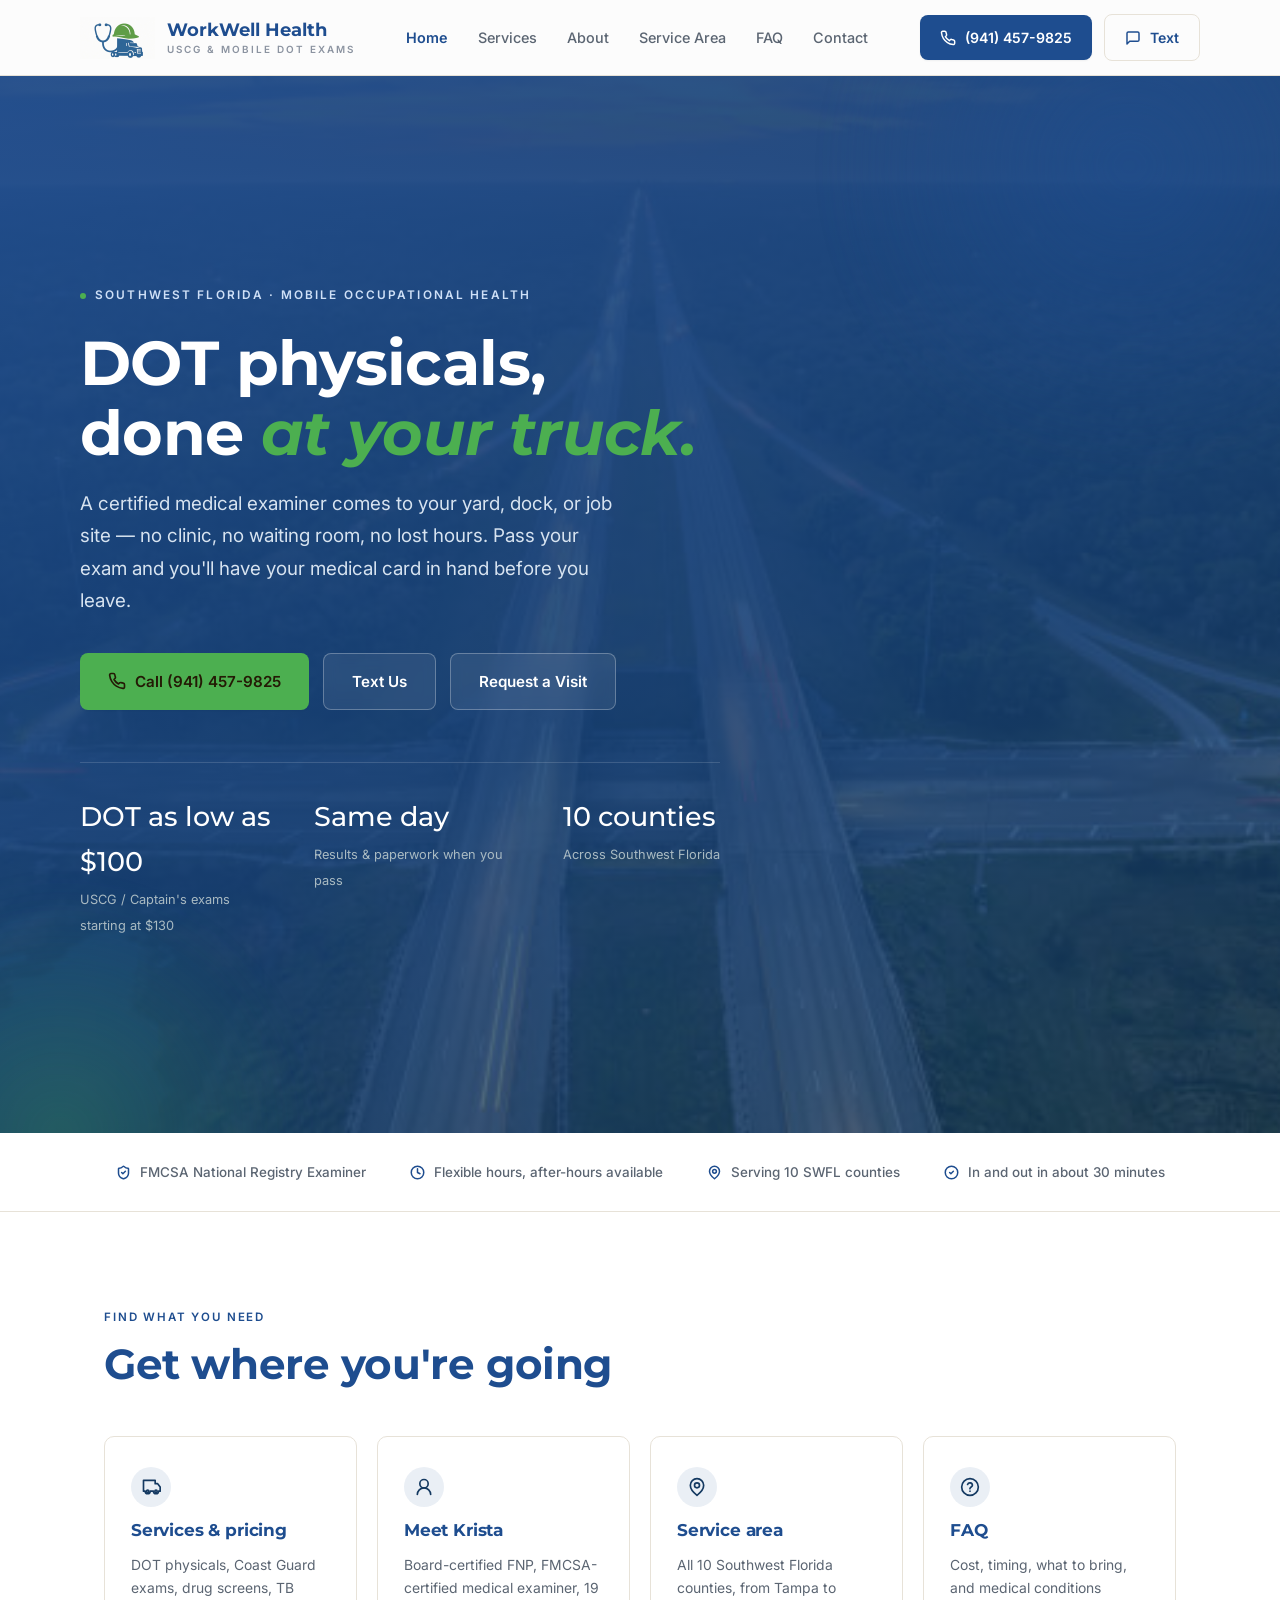
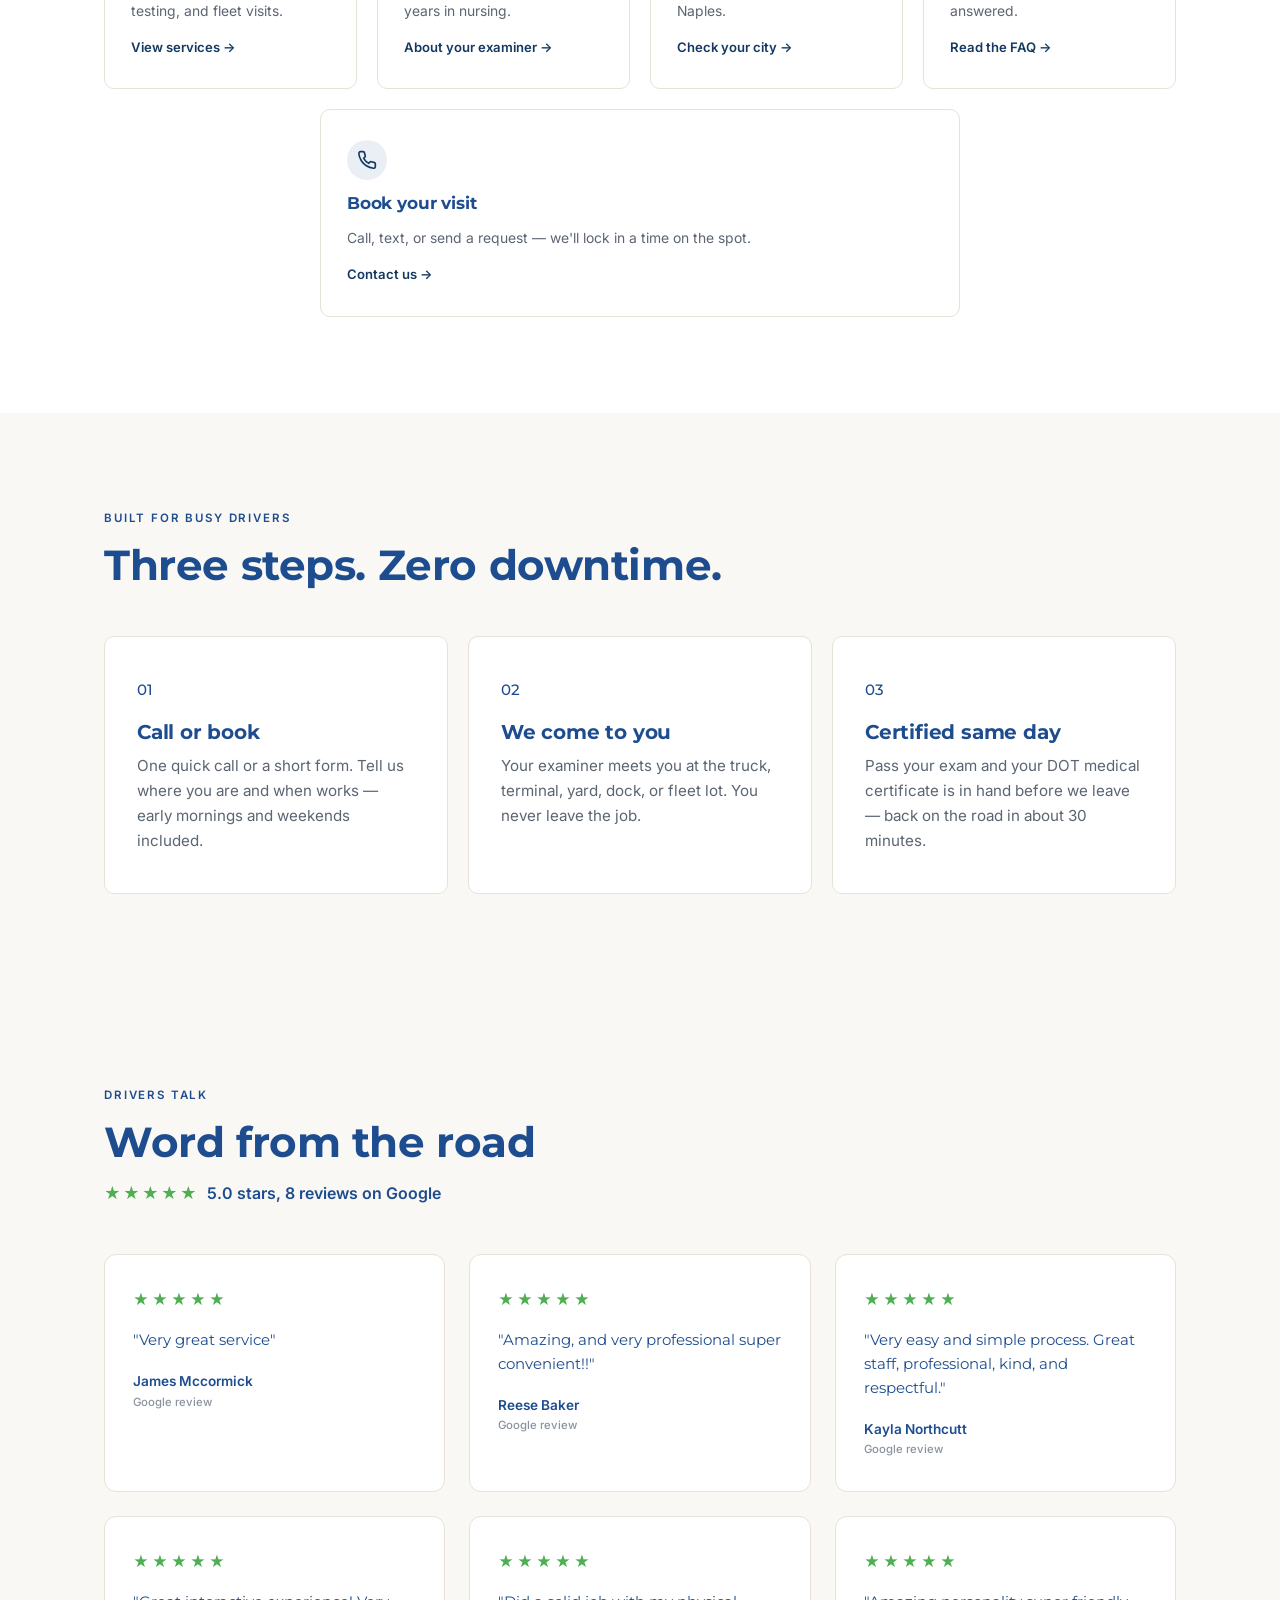
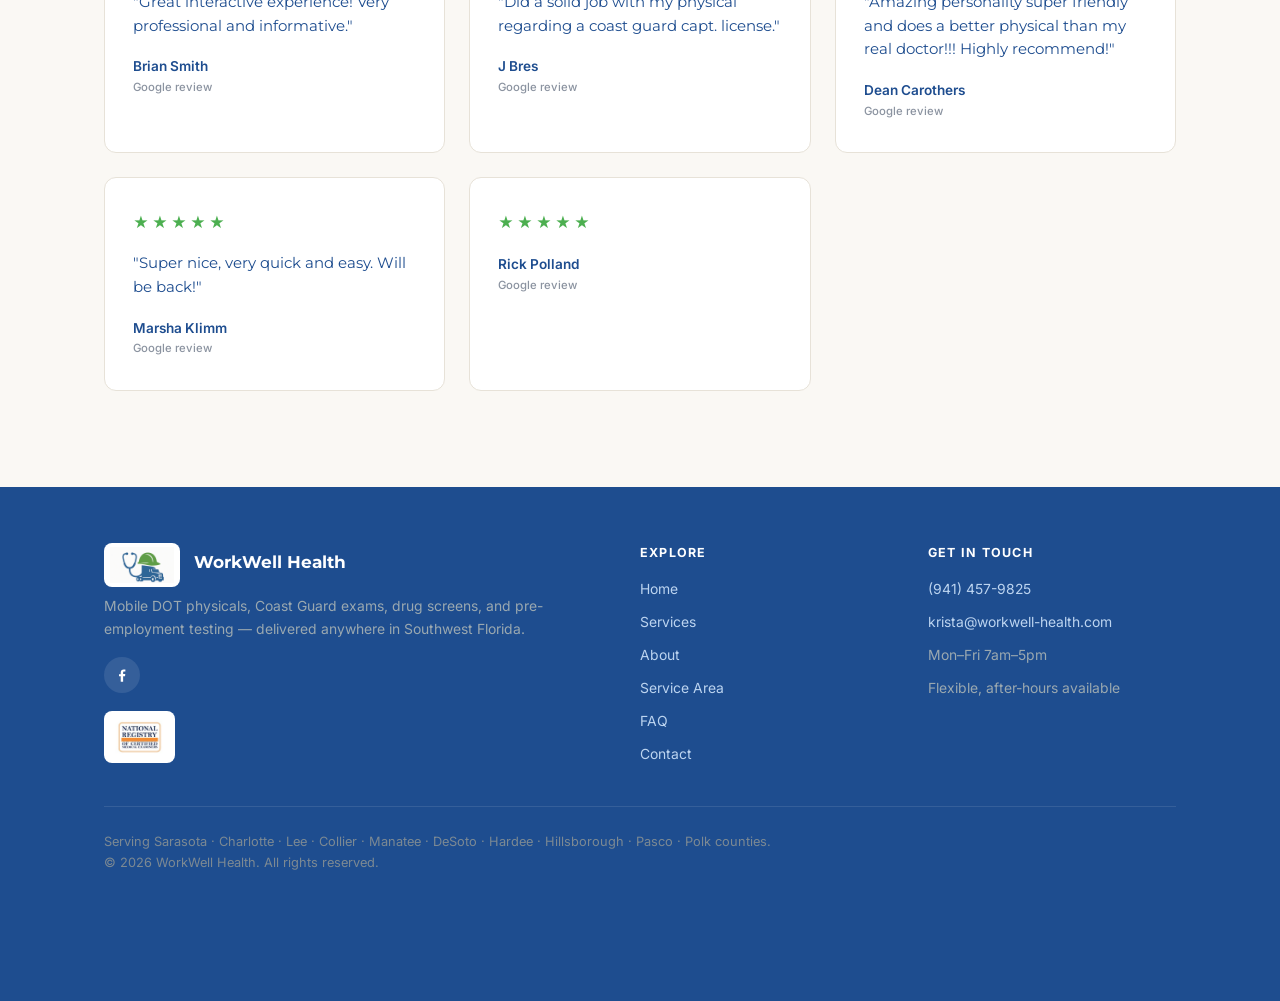
==== commit cb0c5360: "Update USCG physical pricing to starting at $130 across site" ====
--- a/index.html
+++ b/index.html
@@ -1,6 +1,15 @@
 <!DOCTYPE html>
 <html lang="en">
 <head>
+  <!-- Google tag (gtag.js) -->
+  <script async src="https://www.googletagmanager.com/gtag/js?id=G-KLERZCF6E5"></script>
+  <script>
+    window.dataLayer = window.dataLayer || [];
+    function gtag(){dataLayer.push(arguments);}
+    gtag('js', new Date());
+    gtag('config', 'G-KLERZCF6E5');
+  </script>
+
   <meta charset="UTF-8" />
   <meta name="viewport" content="width=device-width, initial-scale=1.0" />
 
@@ -52,7 +61,7 @@
     "medicalSpecialty": "Occupational medicine",
     "makesOffer": [
       { "@type": "Offer", "name": "DOT Physical Exam (CDL Medical Card)", "price": "100", "priceCurrency": "USD" },
-      { "@type": "Offer", "name": "USCG Captain's License Physical", "price": "100", "priceCurrency": "USD" },
+      { "@type": "Offer", "name": "USCG Captain's License Physical", "price": "130", "priceCurrency": "USD" },
       { "@type": "Offer", "name": "On-Site Drug Screens" },
       { "@type": "Offer", "name": "Non-DOT & Pre-Employment Physicals" },
       { "@type": "Offer", "name": "PPD / TB Testing" },
@@ -121,7 +130,7 @@
           <a class="btn btn-on-dark" href="contact.html">Request a Visit</a>
         </div>
         <div class="facts">
-          <div class="fact"><strong>As low as $100</strong><span>All-inclusive DOT &amp; Captain's exams</span></div>
+          <div class="fact"><strong>DOT as low as $100</strong><span>USCG / Captain's exams starting at $130</span></div>
           <div class="fact"><strong>Same day</strong><span>Results &amp; paperwork when you pass</span></div>
           <div class="fact"><strong>10 counties</strong><span>Across Southwest Florida</span></div>
         </div>
